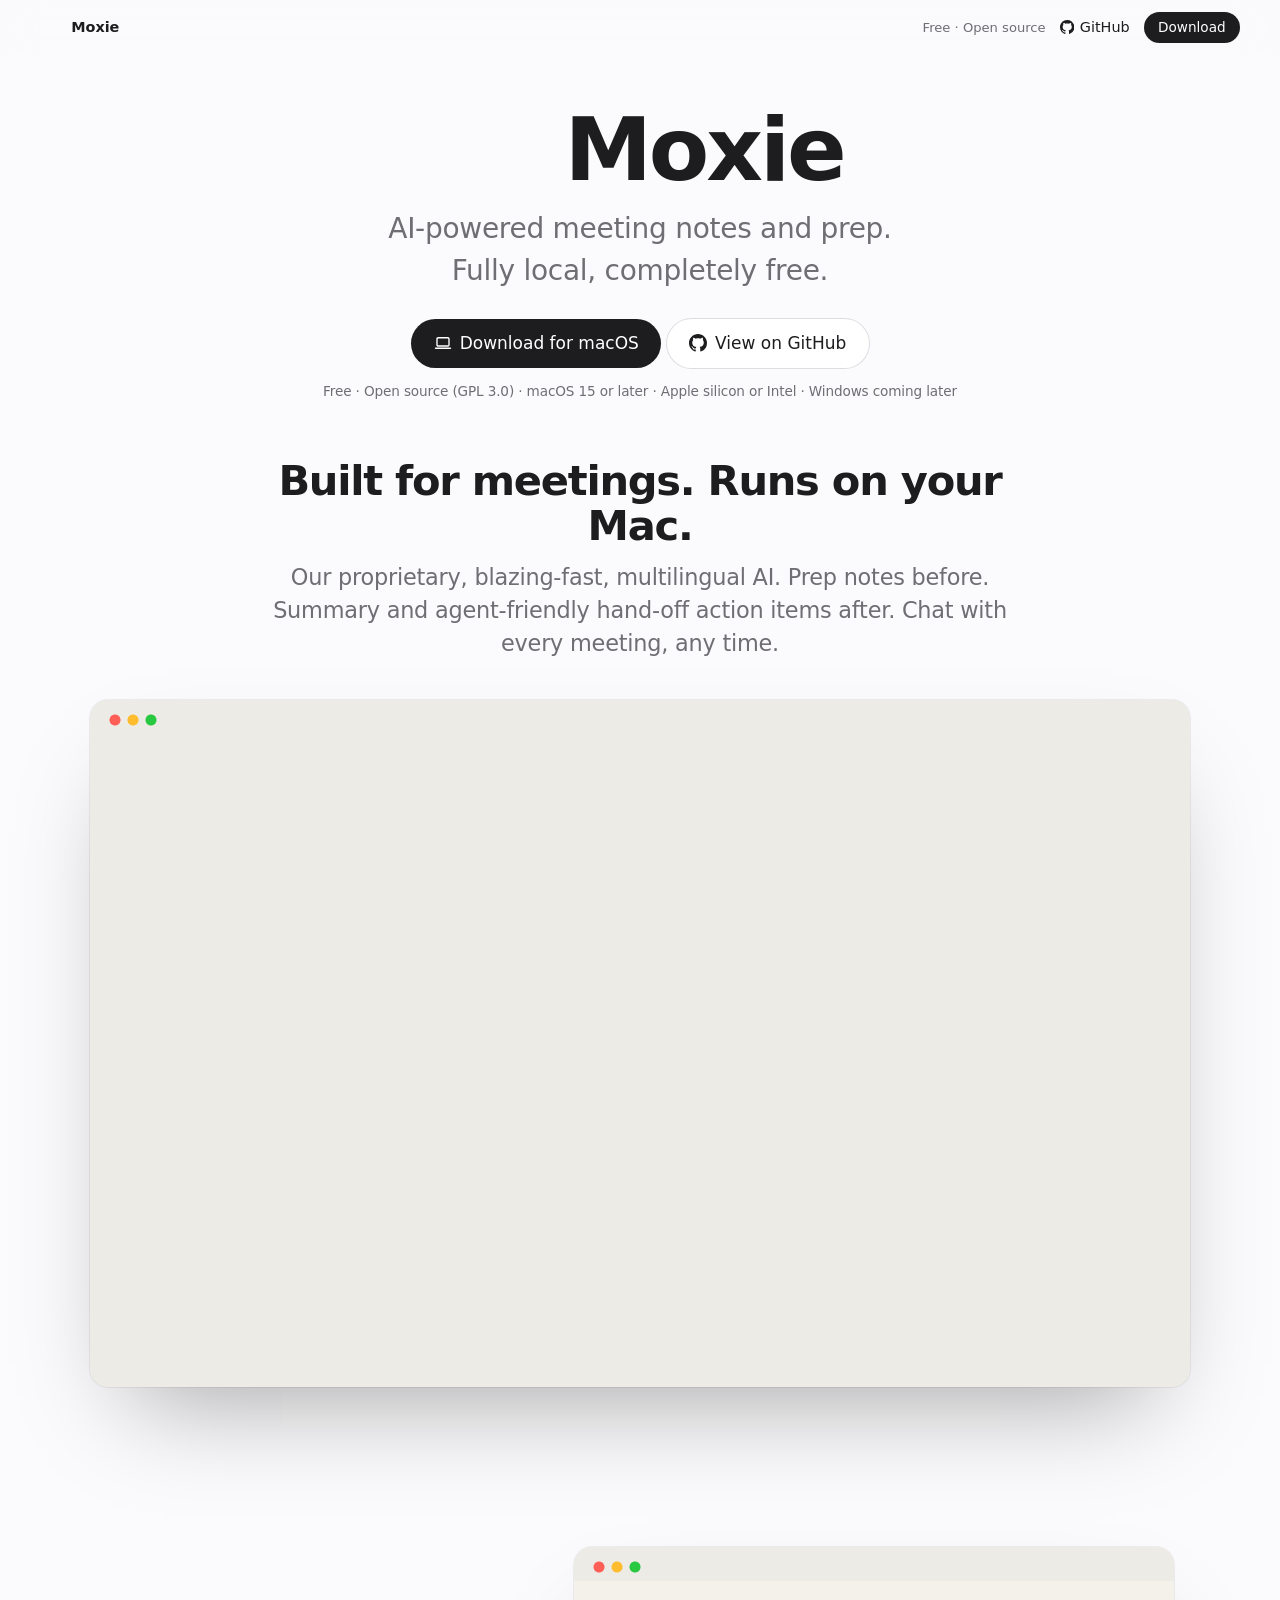
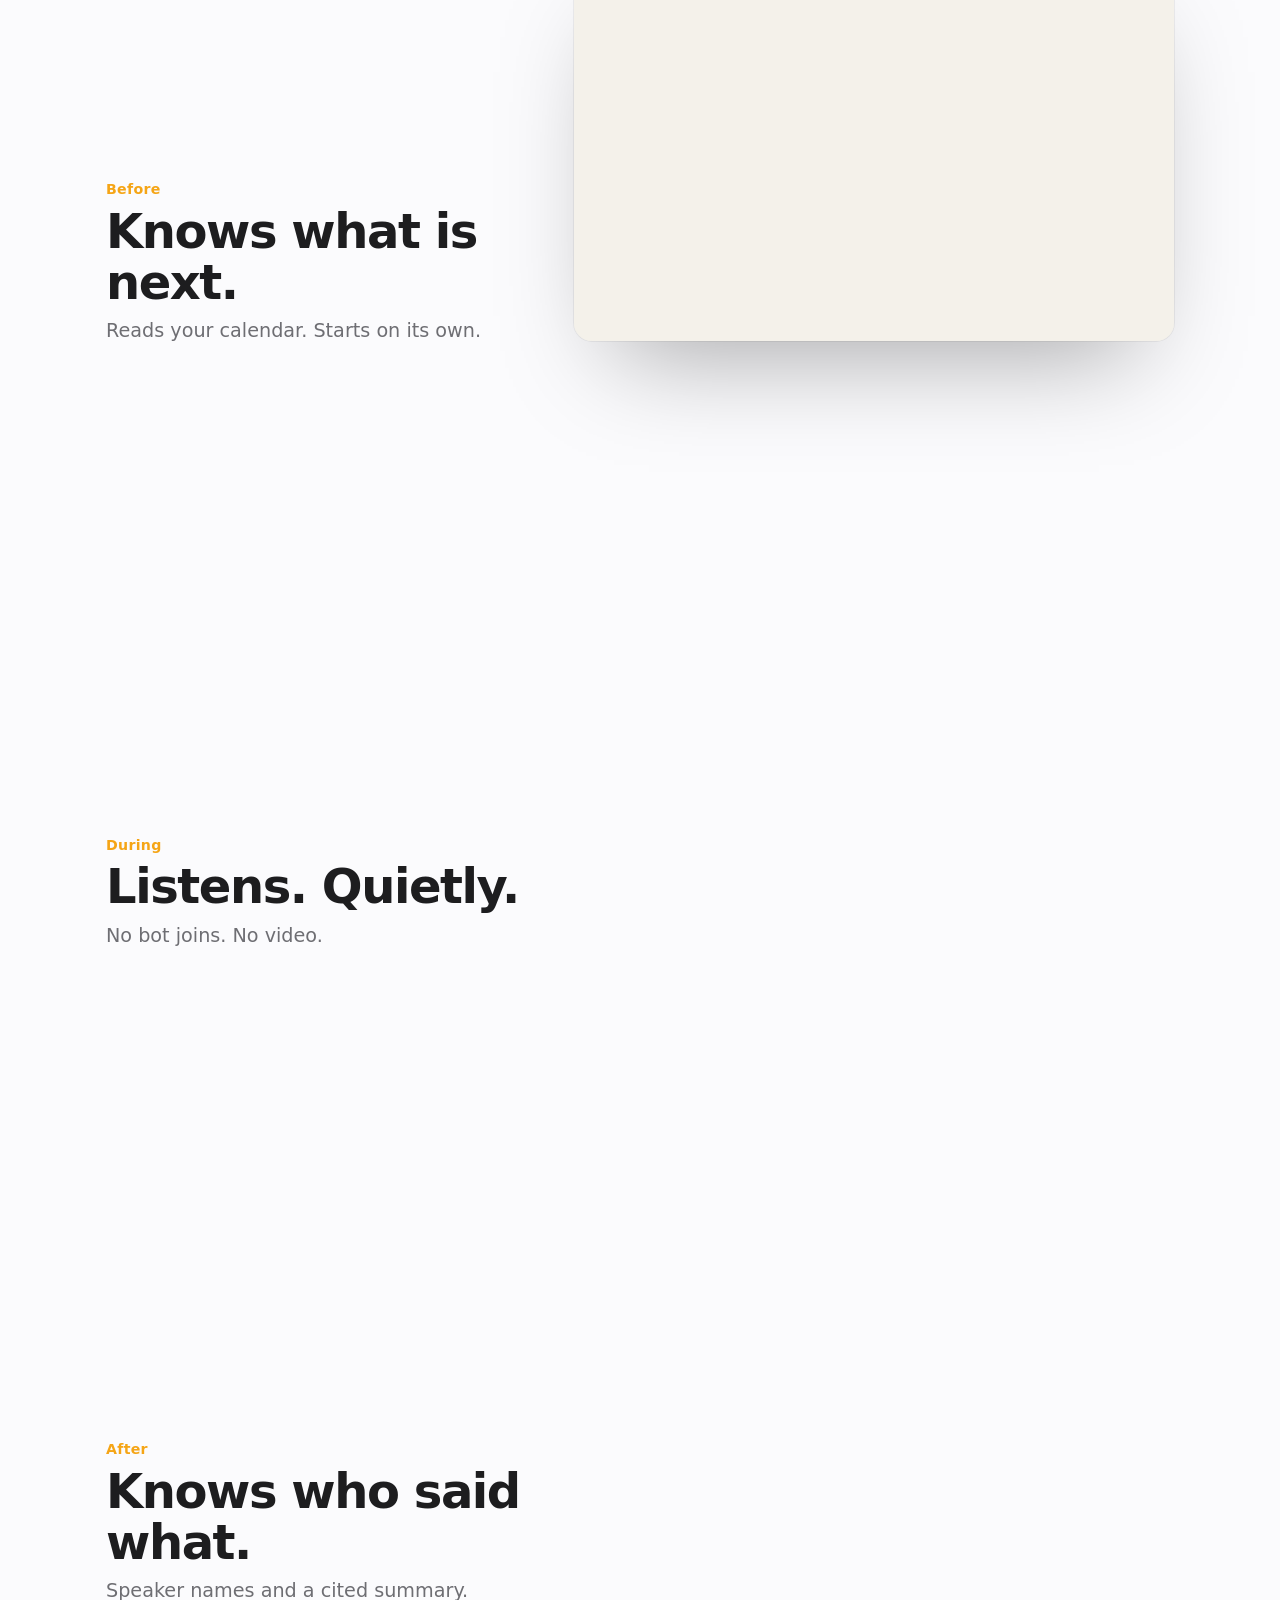
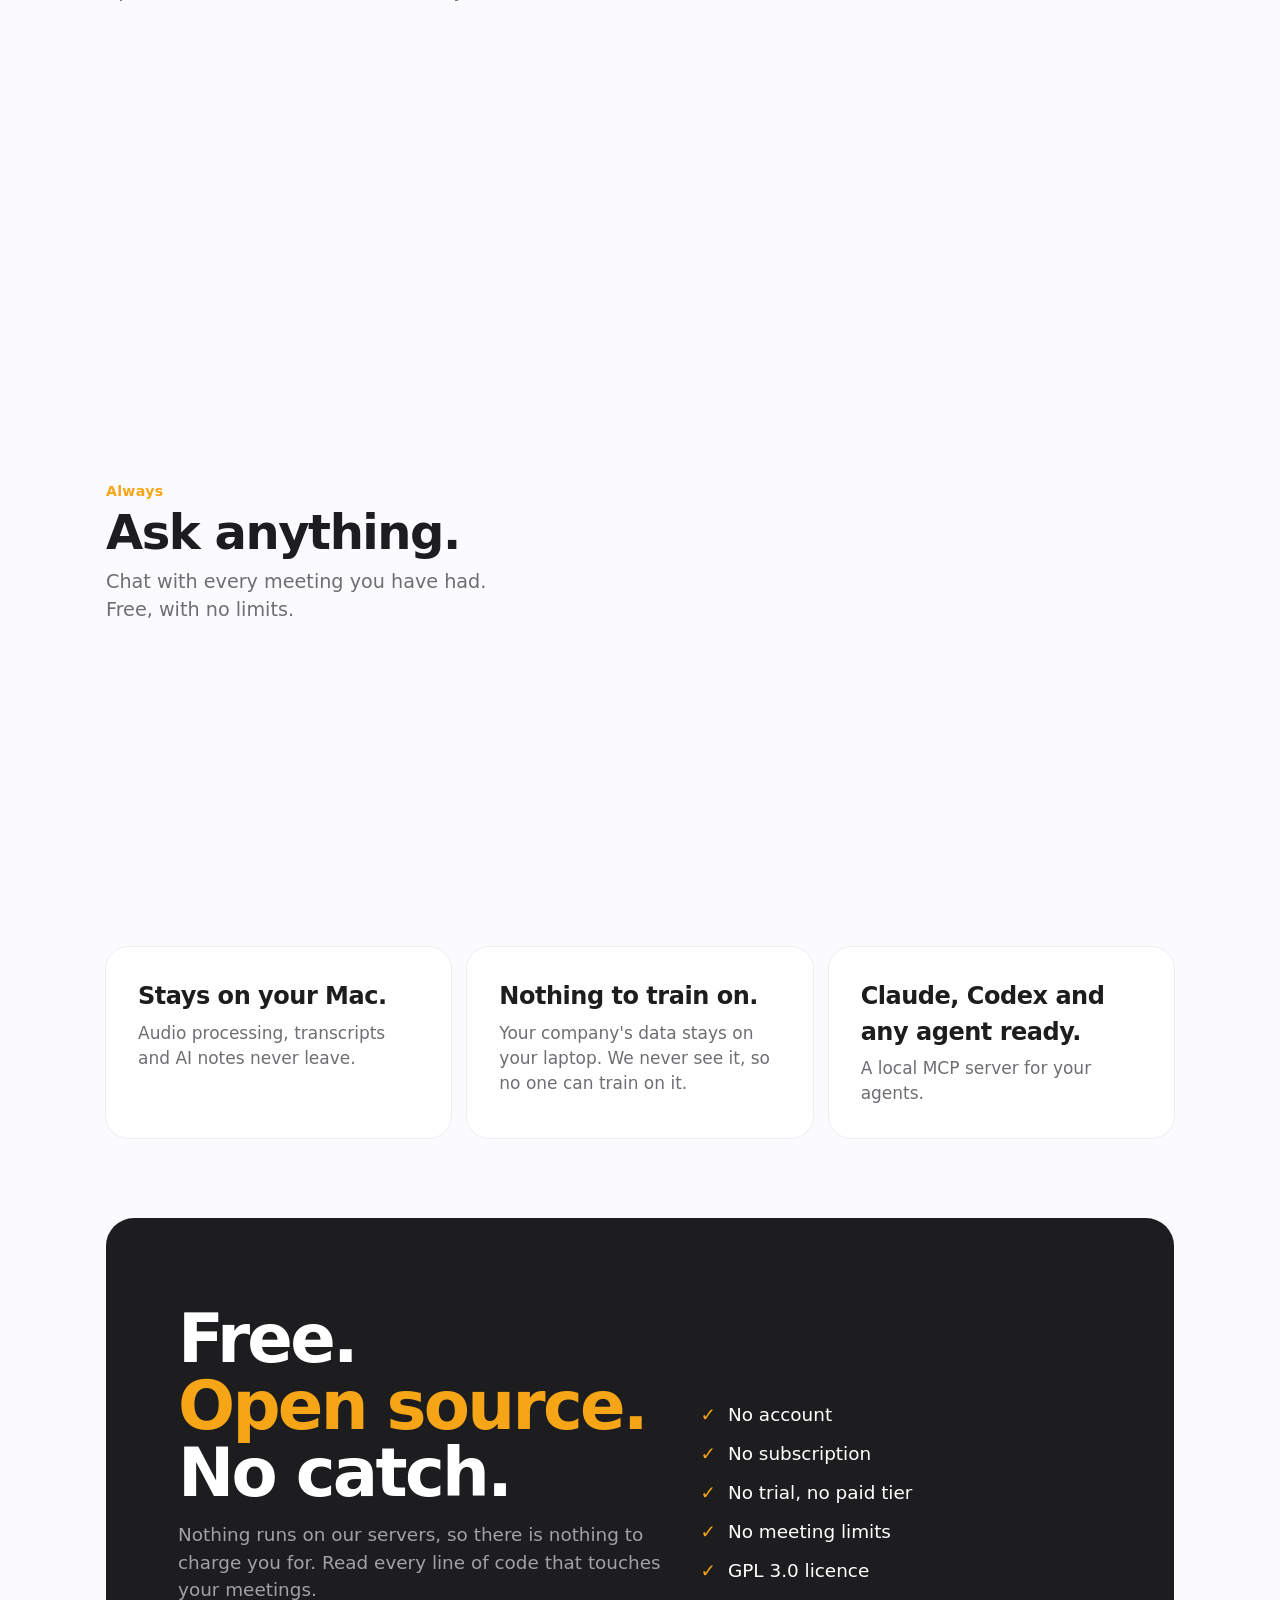
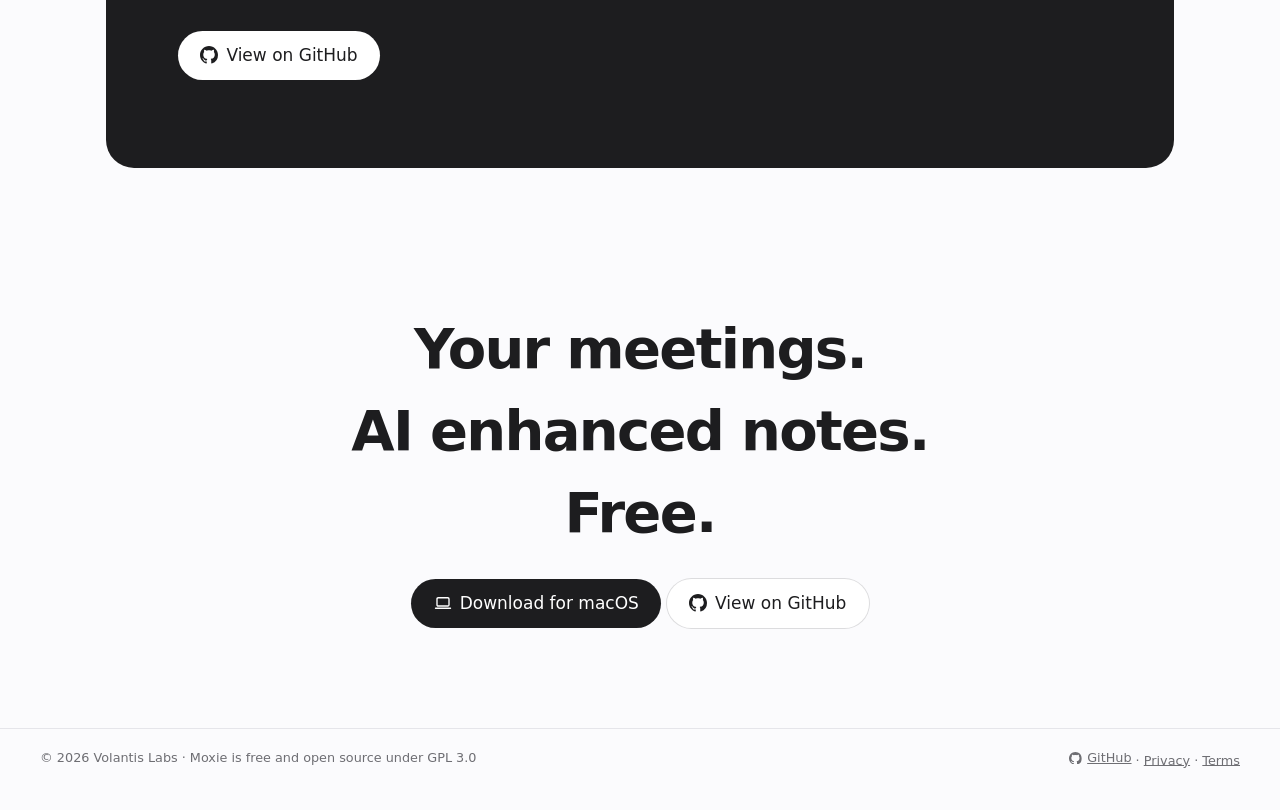
==== public/moxie/index.html @ 40e28b69 "WF-763: Add the Volantis Labs home page and the Moxie page Volantis Labs home: "There's a lot of AI." ====
<!doctype html>
<html lang="en">
<head>
<meta charset="utf-8">
<meta name="viewport" content="width=device-width, initial-scale=1">
<title>Moxie: AI meeting notes that stay on your Mac</title>
<meta name="description" content="AI-powered meeting notes and prep. Fully local, completely free and open source. Moxie runs on your Mac.">
<link rel="icon" href="/favicon.png">
<style>
:root { --ink:#1d1d1f; --muted:#6e6e73; --bg:#fbfbfd; --tile:#f2f2f5; --orange:#f5a516; --sans:-apple-system, BlinkMacSystemFont, "Segoe UI", system-ui, sans-serif; }
* { box-sizing:border-box; margin:0; }
body { background:var(--bg); color:var(--ink); font:17px/1.47 var(--sans); }
nav { position:sticky; top:0; z-index:5; display:flex; justify-content:space-between; align-items:center; padding:12px clamp(16px,4vw,40px); background:rgba(251,251,253,.8); backdrop-filter:blur(20px); -webkit-backdrop-filter:blur(20px); font-size:.9rem; }
nav b { display:flex; align-items:center; gap:.45rem; font-weight:600; }
nav img { width:24px; }
nav a { color:var(--ink); text-decoration:none; }
.btn { vertical-align:middle; display:inline-flex; gap:.5rem; align-items:center; background:var(--ink); color:#fff !important; border-radius:999px; padding:.75rem 1.4rem; text-decoration:none; font-weight:500; }
.btn.sm { padding:.35rem .9rem; font-size:.85rem; }
.btn.link { background:none; color:#06c !important; padding:.75rem .5rem; }
.btn svg { width:18px; height:18px; }
.hero { text-align:center; padding:clamp(28px,4vw,56px) 16px 40px; }
.hero img.logo { width:84px; margin:0 auto 20px; display:block; }
.hero h1 { font-size:clamp(3rem,8vw,5.5rem); font-weight:700; letter-spacing:-.035em; line-height:1; }
.hero p { font-size:clamp(1.3rem,2.6vw,1.75rem); color:var(--muted); margin:14px 0 28px; letter-spacing:-.01em; }
.hero .req { font-size:.85rem; margin-top:14px; }
.stage { padding:0 clamp(12px,4vw,48px) 80px; }
.window { max-width:1100px; margin:0 auto; aspect-ratio:16/10; border-radius:18px; background:linear-gradient(180deg,#fff,#f4f2ec); box-shadow:0 50px 100px -40px rgba(0,0,0,.35), 0 0 0 1px rgba(0,0,0,.06); display:grid; place-items:center; color:var(--muted); font-size:.95rem; position:relative; overflow:hidden; }
.window::before { content:""; position:absolute; top:14px; left:16px; width:52px; height:12px; background:radial-gradient(circle,#ff5f57 5px,transparent 6px) 0 0/18px 12px, radial-gradient(circle,#febc2e 5px,transparent 6px) 18px 0/18px 12px, radial-gradient(circle,#28c840 5px,transparent 6px) 36px 0/18px 12px; background-repeat:no-repeat; }
/* Sticky scroll story */
.story { display:grid; gap:40px; max-width:1100px; margin:0 auto; padding:80px 16px; }
@media (min-width:900px){ .story { grid-template-columns:5fr 7fr; } }
.steps .step { min-height:70vh; display:flex; flex-direction:column; justify-content:center; opacity:.25; transition:opacity .4s; }
.steps .step.on { opacity:1; }
.step small { color:var(--orange); font-weight:600; letter-spacing:.02em; }
.step h2 { font-size:clamp(2rem,4vw,3rem); letter-spacing:-.03em; line-height:1.05; margin:6px 0 10px; }
.step p { color:var(--muted); font-size:1.2rem; }
.sticky { position:sticky; top:15vh; height:70vh; }
.sticky .window { height:100%; aspect-ratio:auto; }
.sticky .layer { position:absolute; inset:0; display:grid; place-items:center; opacity:0; transition:opacity .5s, transform .5s; transform:scale(.97); font-weight:500; }
.sticky .layer.on { opacity:1; transform:none; }
.layer span { background:var(--tile); padding:.6rem 1rem; border-radius:10px; }
@media (max-width:899px){ .sticky { display:none; } .steps .step { min-height:auto; padding:32px 0; opacity:1; } }
.tiles { max-width:1100px; margin:0 auto; padding:0 16px 80px; display:grid; gap:16px; }
@media (min-width:800px){ .tiles { grid-template-columns:repeat(3,1fr); } }
.tile { background:#fff; border-radius:22px; padding:32px; box-shadow:0 0 0 1px rgba(0,0,0,.05); }
.tile h3 { font-size:1.5rem; letter-spacing:-.02em; }
.tile p { color:var(--muted); margin-top:6px; }
.end { text-align:center; padding:60px 16px 100px; }
.end h2 { font-size:clamp(2.2rem,5vw,3.5rem); letter-spacing:-.03em; margin-bottom:24px; }
footer { border-top:1px solid #e5e5ea; padding:20px clamp(16px,4vw,40px) 40px; color:var(--muted); font-size:.8rem; display:flex; justify-content:space-between; flex-wrap:wrap; gap:8px; }
footer a { color:inherit; }
@supports (animation-timeline: view()) {
  .grow { animation: grow linear both; animation-timeline: view(); animation-range: entry 0% cover 45%; }
  @keyframes grow { from { transform: perspective(1200px) rotateX(18deg) scale(.86); opacity:.4; } to { transform:none; opacity:1; } }
  .reveal { animation: up linear both; animation-timeline: view(); animation-range: entry 0% cover 30%; }
  @keyframes up { from { opacity:0; transform:translateY(40px); } to { opacity:1; transform:none; } }
}
.badge { display:inline-flex; gap:.4rem; align-items:center; background:#fff4dc; color:#7a5200; border-radius:999px; padding:.35rem .85rem; font-size:.85rem; font-weight:600; margin-bottom:22px; }
.badge i { width:7px; height:7px; border-radius:50%; background:var(--orange); }
nav .right { display:flex; gap:14px; align-items:center; }
nav .tag { color:var(--muted); font-size:.82rem; }
.btn.gh { background:#fff; color:var(--ink) !important; box-shadow:0 0 0 1px rgba(0,0,0,.12); }
.free { max-width:1100px; margin:0 auto 80px; padding:0 16px; }
.free .panel { background:var(--ink); color:#fff; border-radius:28px; padding:clamp(40px,7vw,88px) clamp(24px,6vw,72px); display:grid; gap:32px; }
@media (min-width:900px){ .free .panel { grid-template-columns:1.1fr .9fr; align-items:center; } }
.free h2 { font-size:clamp(2.4rem,5.5vw,4.2rem); letter-spacing:-.04em; line-height:1; }
.free h2 em { font-style:normal; color:var(--orange); }
.free p { color:#a1a1a6; font-size:1.15rem; margin-top:14px; }
.free ul { list-style:none; padding:0; display:grid; gap:12px; font-size:1.15rem; }
.free li { display:flex; gap:12px; align-items:baseline; }
.free li::before { content:"✓"; color:var(--orange); font-weight:700; }
.free .btn { background:#fff; color:var(--ink) !important; margin-top:28px; }
.hero .title { display:flex; align-items:center; justify-content:center; gap:clamp(12px,2vw,24px); }
.hero .title img { width:clamp(64px,9vw,104px); }
.window.img { padding-top:34px; background:#ecebe6; place-items:stretch; }
.window.img > img, .window.img > video, .sticky .layer img { width:100%; height:100%; object-fit:cover; object-position:top left; display:block; }
.sticky { height:auto; top:18vh; align-self:start; }
.sticky .window { padding-top:34px; background:#ecebe6; height:auto; aspect-ratio:16/10.5; }
.sticky .layer { top:34px; display:block; }
.sticky .layer img.portrait { object-fit:contain; object-position:center; background:#f4f2ec; }
.sticky .layer video { width:100%; height:100%; object-fit:contain; object-position:center; display:block; background:#f4f1ea; }
.sticky .layer video.portrait { object-fit:contain; object-position:center; background:#f4f2ec; }
svg.gh { width:1em; height:1em; vertical-align:-0.15em; margin-right:.4em; flex:none; }
a.btn svg.gh { width:18px; height:18px; margin-right:0; }
nav a:has(svg.gh), footer a:has(svg.gh) { display:inline-flex; align-items:center; }
.hero .ai { max-width:760px; margin:56px auto 0; }
.hero .ai h2 { font-size:clamp(1.8rem,3.6vw,2.6rem); letter-spacing:-.03em; line-height:1.1; }
.hero .ai p { font-size:clamp(1.15rem,2vw,1.4rem); color:var(--muted); margin:12px 0 0; letter-spacing:-.01em; }
/* Autoplay loops: never show a play button, even where the browser blocks autoplay. */
video::-webkit-media-controls, video::-webkit-media-controls-start-playback-button, video::-webkit-media-controls-overlay-play-button { display:none !important; -webkit-appearance:none; }
video { pointer-events:none; }
</style>
</head>
<body>
<svg width="0" height="0" style="position:absolute"><symbol id="gh" viewBox="0 0 16 16"><path fill="currentColor" d="M8 0C3.58 0 0 3.58 0 8c0 3.54 2.29 6.53 5.47 7.59.4.07.55-.17.55-.38 0-.19-.01-.82-.01-1.49-2.01.37-2.53-.49-2.69-.94-.09-.23-.48-.94-.82-1.13-.28-.15-.68-.52-.01-.53.63-.01 1.08.58 1.23.82.72 1.21 1.87.87 2.33.66.07-.52.28-.87.51-1.07-1.78-.2-3.64-.89-3.64-3.95 0-.87.31-1.59.82-2.15-.08-.2-.36-1.02.08-2.12 0 0 .67-.21 2.2.82.64-.18 1.32-.27 2-.27.68 0 1.36.09 2 .27 1.53-1.04 2.2-.82 2.2-.82.44 1.1.16 1.92.08 2.12.51.56.82 1.27.82 2.15 0 3.07-1.87 3.75-3.65 3.95.29.25.54.73.54 1.48 0 1.07-.01 1.93-.01 2.2 0 .21.15.46.55.38A8.013 8.013 0 0016 8c0-4.42-3.58-8-8-8z"/></symbol><symbol id="lap" viewBox="0 0 24 24" fill="none" stroke="currentColor" stroke-width="1.8" stroke-linecap="round"><rect x="4" y="5" width="16" height="11" rx="1.5"/><path d="M2 19h20"/></symbol></svg>
<nav><b><img src="/img/cub-512.png" alt="">Moxie</b><span class="right"><span class="tag">Free · Open source</span><a href="#"><svg class="gh" aria-hidden="true"><use href="#gh"/></svg>GitHub</a><a class="btn sm" href="#">Download</a></span></nav>

<section class="hero">
  <div class="title"><img src="/img/cub-512.png" alt=""><h1>Moxie</h1></div>
  <p>AI-powered meeting notes and prep.<br>Fully local, completely free.</p>
  <a class="btn" href="#"><svg><use href="#lap"/></svg>Download for macOS</a>
  <a class="btn gh" href="#"><svg class="gh" aria-hidden="true"><use href="#gh"/></svg>View on GitHub</a>
  <p class="req">Free · Open source (GPL 3.0) · macOS 15 or later · Apple silicon or Intel · Windows coming later</p>
  <div class="ai">
    <h2>Built for meetings. Runs on your Mac.</h2>
    <p>Our proprietary, blazing-fast, multilingual AI. Prep notes before. Summary and agent-friendly hand-off action items after. Chat with every meeting, any time.</p>
  </div>
</section>

<div class="stage"><div class="window grow img"><video src="/img/video/hero.mp4" poster="/img/video/hero-poster.webp" autoplay muted loop playsinline preload="auto" aria-label="Moxie turns rough meeting notes and the transcript into structured notes with citations"></video></div></div>

<section class="story">
  <div class="steps">
    <div class="step" data-i="0"><small>Before</small><h2>Knows what is next.</h2><p>Reads your calendar. Starts on its own.</p></div>
    <div class="step" data-i="1"><small>During</small><h2>Listens. Quietly.</h2><p>No bot joins. No video.</p></div>
    <div class="step" data-i="2"><small>After</small><h2>Knows who said what.</h2><p>Speaker names and a cited summary.</p></div>
    <div class="step" data-i="3"><small>Always</small><h2>Ask anything.</h2><p>Chat with every meeting you have had. Free, with no limits.</p></div>
  </div>
  <div class="sticky"><div class="window">
    <div class="layer on"><img src="/img/shots/home.webp" alt="Moxie Home with the next meeting and recent notes"></div>
    <div class="layer"><img src="/img/shots/during-meeting.webp" alt="A video call with four people, with the Moxie capture window beside it showing the live transcript"></div>
    <div class="layer"><video src="/img/video/cite.mp4" poster="/img/video/cite-poster.webp" autoplay muted loop playsinline aria-label="Clicking each citation in the summary highlights the matching line in the transcript"></video></div>
    <div class="layer"><video src="/img/video/chat.mp4" poster="/img/video/chat-poster.webp" autoplay muted loop playsinline aria-label="Asking Moxie a question across notes and getting a cited answer"></video></div>
  </div></div>
</section>

<section class="tiles">
  <div class="tile reveal"><h3>Stays on your Mac.</h3><p>Audio processing, transcripts and AI notes never leave.</p></div>
  <div class="tile reveal"><h3>Nothing to train on.</h3><p>Your company's data stays on your laptop. We never see it, so no one can train on it.</p></div>
  <div class="tile reveal"><h3>Claude, Codex and any agent ready.</h3><p>A local MCP server for your agents.</p></div>
</section>

<section class="free reveal">
  <div class="panel">
    <div>
      <h2>Free.<br><em>Open source.</em><br>No catch.</h2>
      <p>Nothing runs on our servers, so there is nothing to charge you for. Read every line of code that touches your meetings.</p>
      <a class="btn" href="#"><svg class="gh" aria-hidden="true"><use href="#gh"/></svg>View on GitHub</a>
    </div>
    <ul>
      <li>No account</li>
      <li>No subscription</li>
      <li>No trial, no paid tier</li>
      <li>No meeting limits</li>
      <li>GPL 3.0 licence</li>
    </ul>
  </div>
</section>

<section class="end reveal"><h2>Your meetings.<br>AI enhanced notes.<br>Free.</h2><a class="btn" href="#"><svg><use href="#lap"/></svg>Download for macOS</a> <a class="btn gh" href="#"><svg class="gh" aria-hidden="true"><use href="#gh"/></svg>View on GitHub</a></section>

<footer><span>© 2026 Volantis Labs · Moxie is free and open source under GPL 3.0</span><span><a href="#"><svg class="gh" aria-hidden="true"><use href="#gh"/></svg>GitHub</a> · <a href="/moxie/privacy/">Privacy</a> · <a href="/moxie/terms/">Terms</a></span></footer>

<script>
// Sticky story: show the screenshot for the step in the middle of the screen.
const steps = [...document.querySelectorAll('.step')];
const layers = [...document.querySelectorAll('.layer')];
const show = (i) => {
  steps.forEach((s, j) => s.classList.toggle('on', j === i));
  layers.forEach((l, j) => {
    l.classList.toggle('on', j === i);
    const v = l.querySelector('video');
    if (!v) return;
    if (j === i) { v.currentTime = 0; v.play().catch(() => {}); } else v.pause();
  });
};
const io = new IntersectionObserver(
  (entries) => entries.forEach((e) => e.isIntersecting && show(+e.target.dataset.i)),
  { rootMargin: '-45% 0px -45% 0px' },
);
steps.forEach((s) => io.observe(s));
show(0);
</script>
<script>
// Start every looping video ourselves; retry when it comes into view or the tab returns.
(() => {
  const vids = [...document.querySelectorAll('video[autoplay]')];
  const kick = (v) => { v.muted = true; v.defaultMuted = true; v.playsInline = true; const p = v.play(); if (p) p.catch(() => {}); };
  vids.forEach((v) => { v.setAttribute('muted', ''); v.removeAttribute('controls'); kick(v); v.addEventListener('canplay', () => kick(v), { once: true }); });
  const io = new IntersectionObserver((es) => es.forEach((e) => e.isIntersecting && e.target.paused && kick(e.target)));
  vids.forEach((v) => io.observe(v));
  document.addEventListener('visibilitychange', () => { if (!document.hidden) vids.forEach((v) => v.paused && kick(v)); });
  ['pointerdown', 'touchstart', 'keydown'].forEach((ev) => window.addEventListener(ev, () => vids.forEach((v) => v.paused && kick(v)), { once: true, passive: true }));
})();
</script>
</body>
</html>
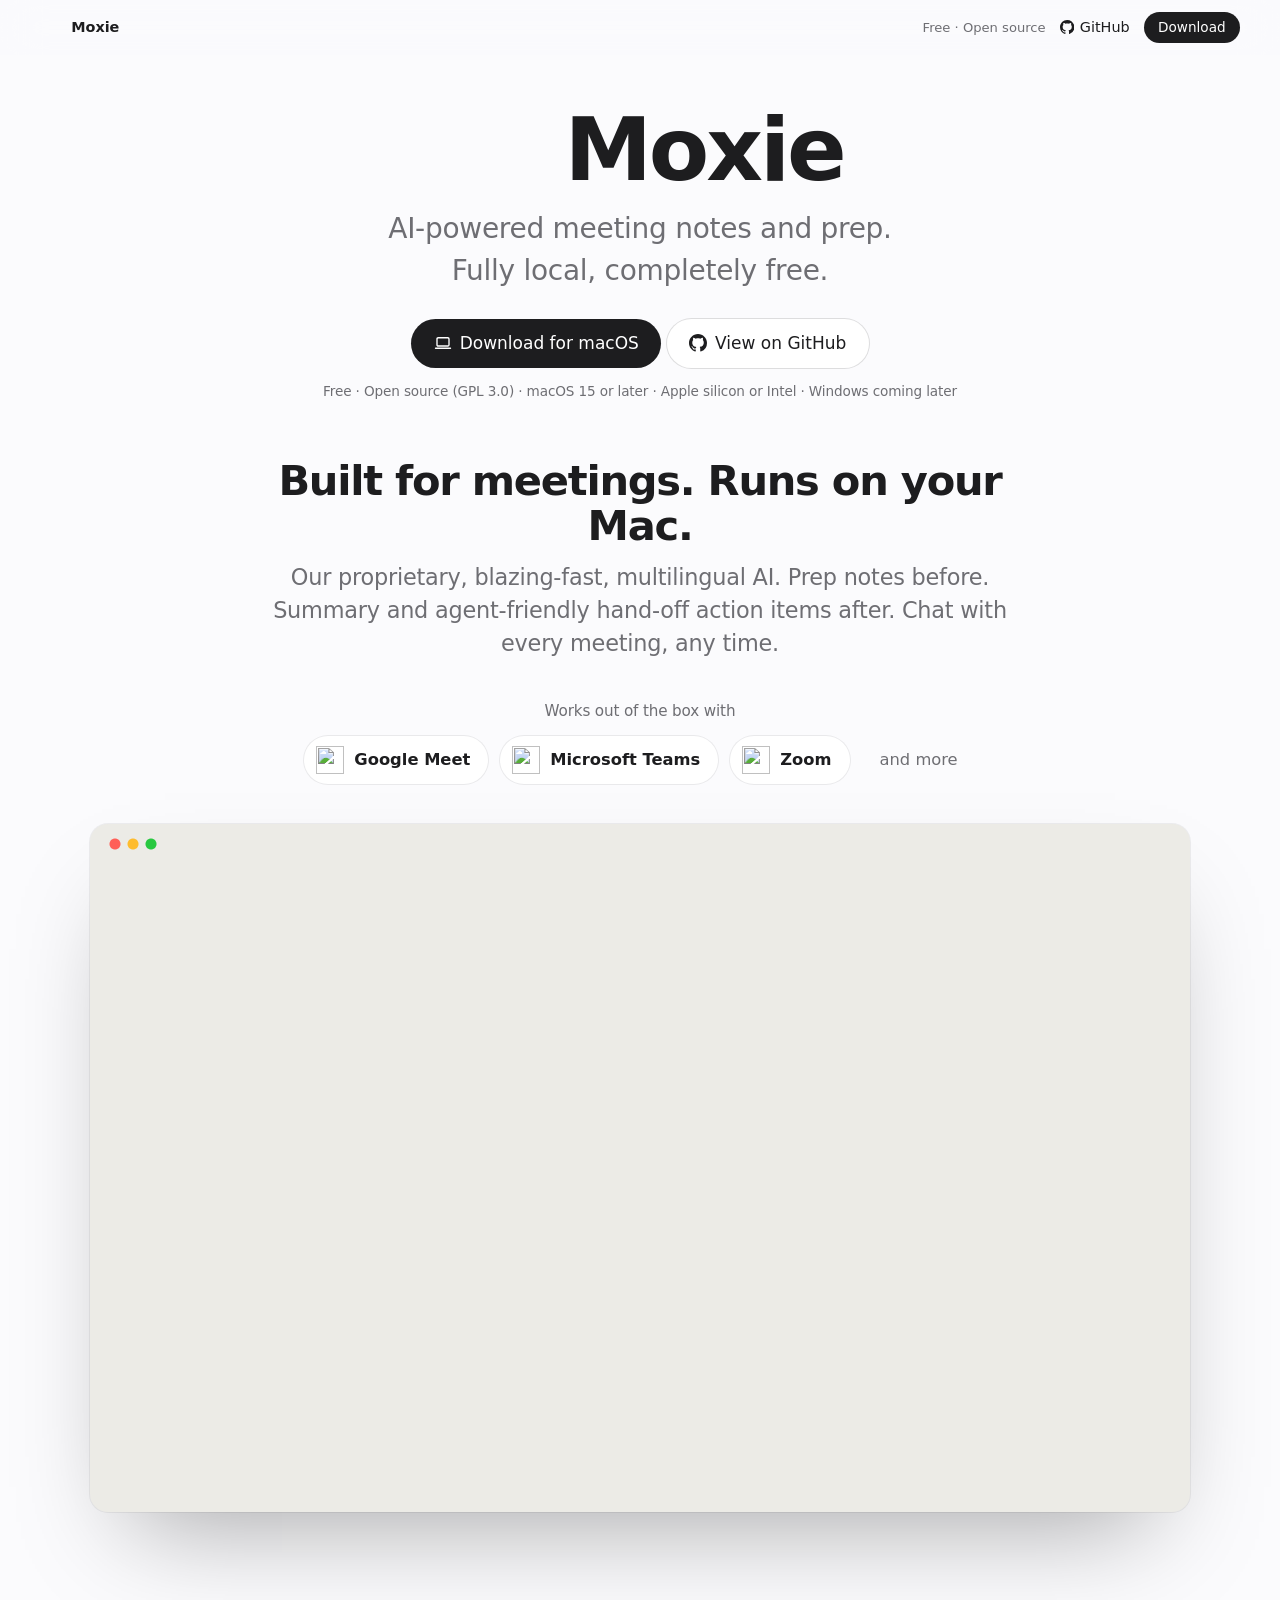
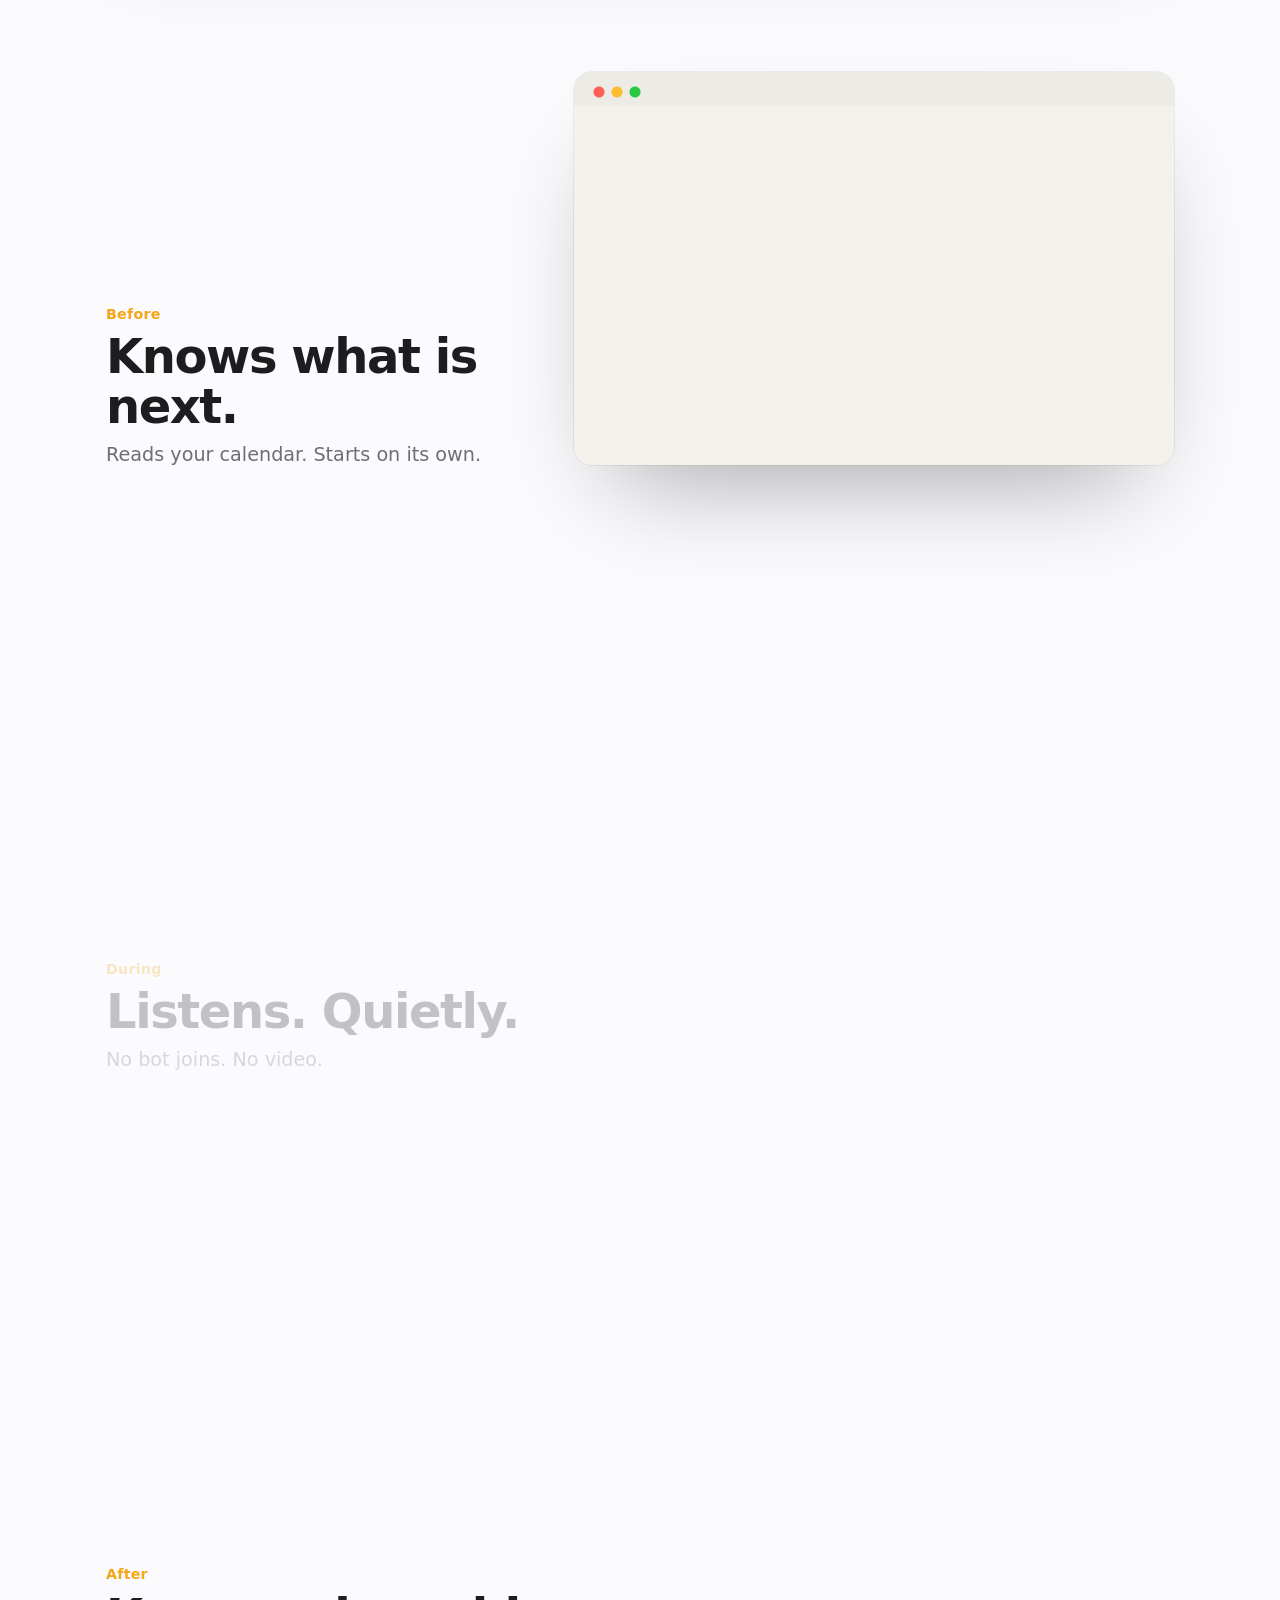
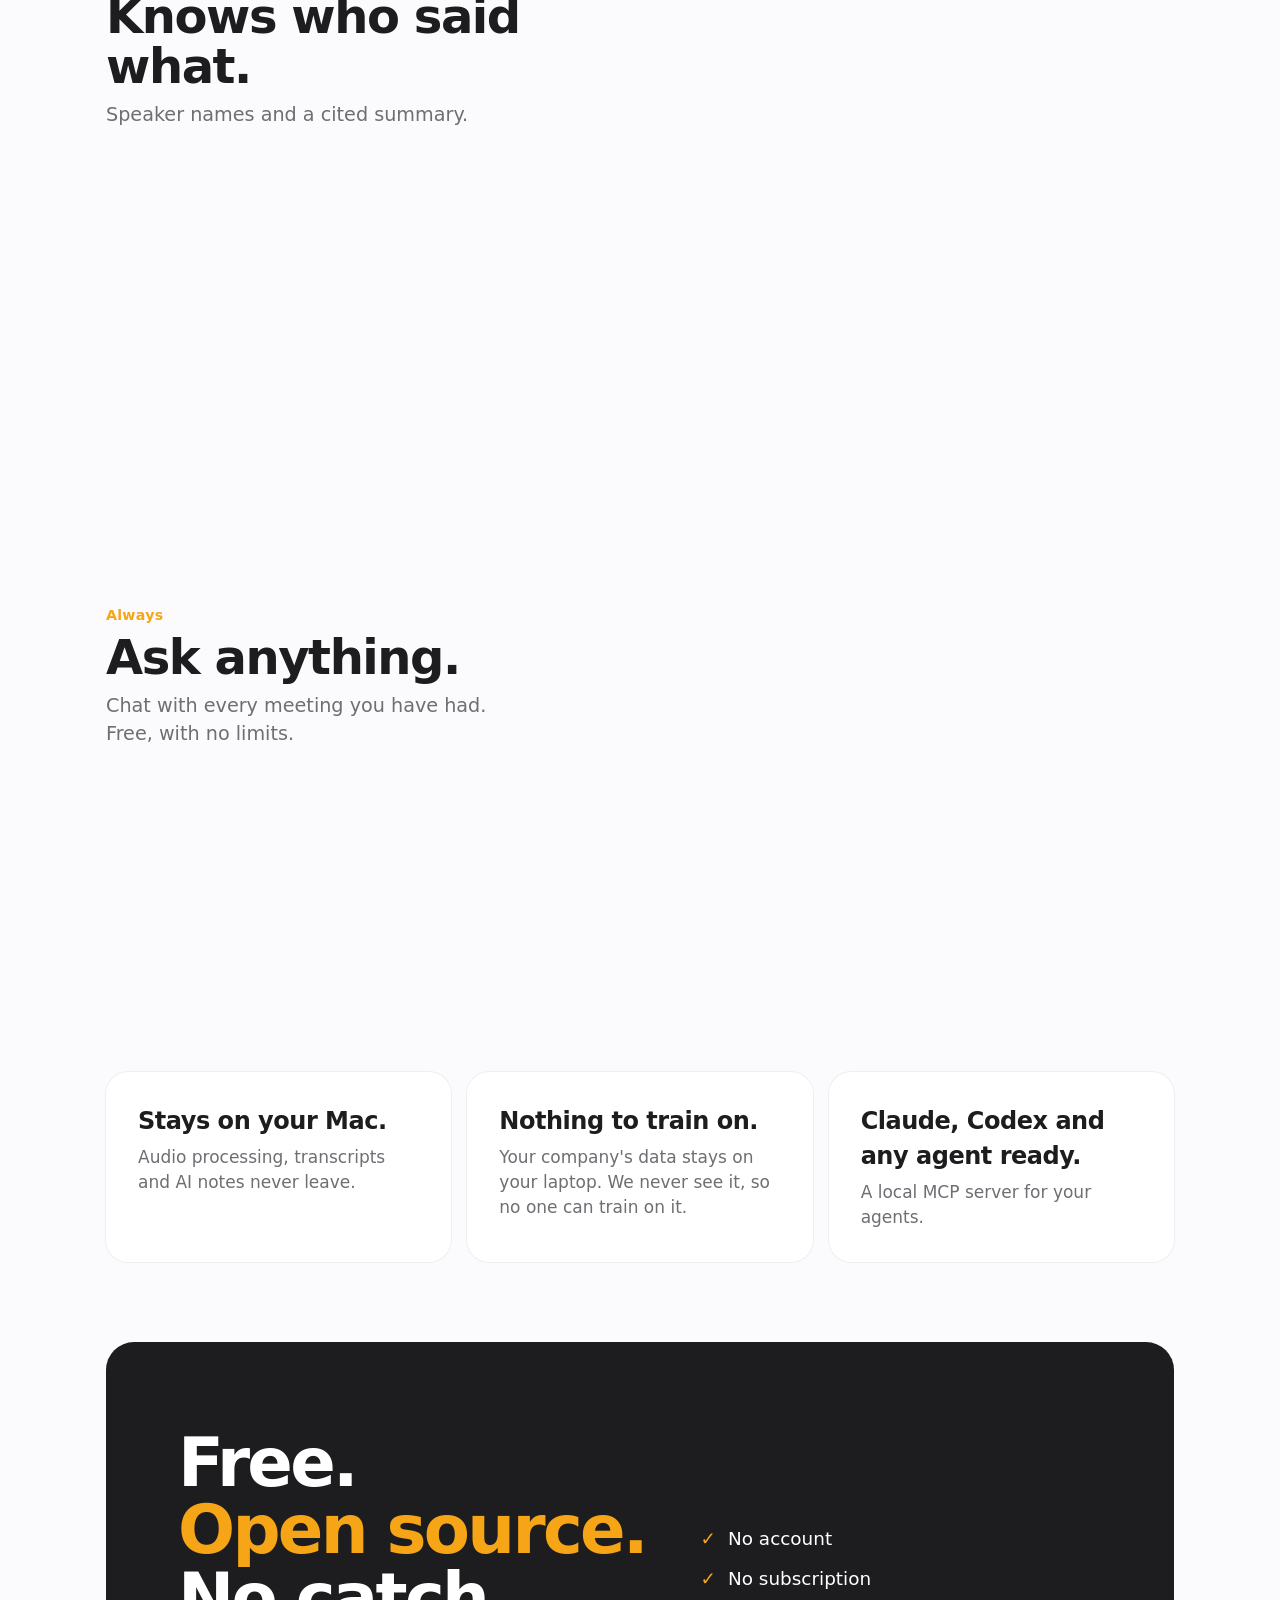
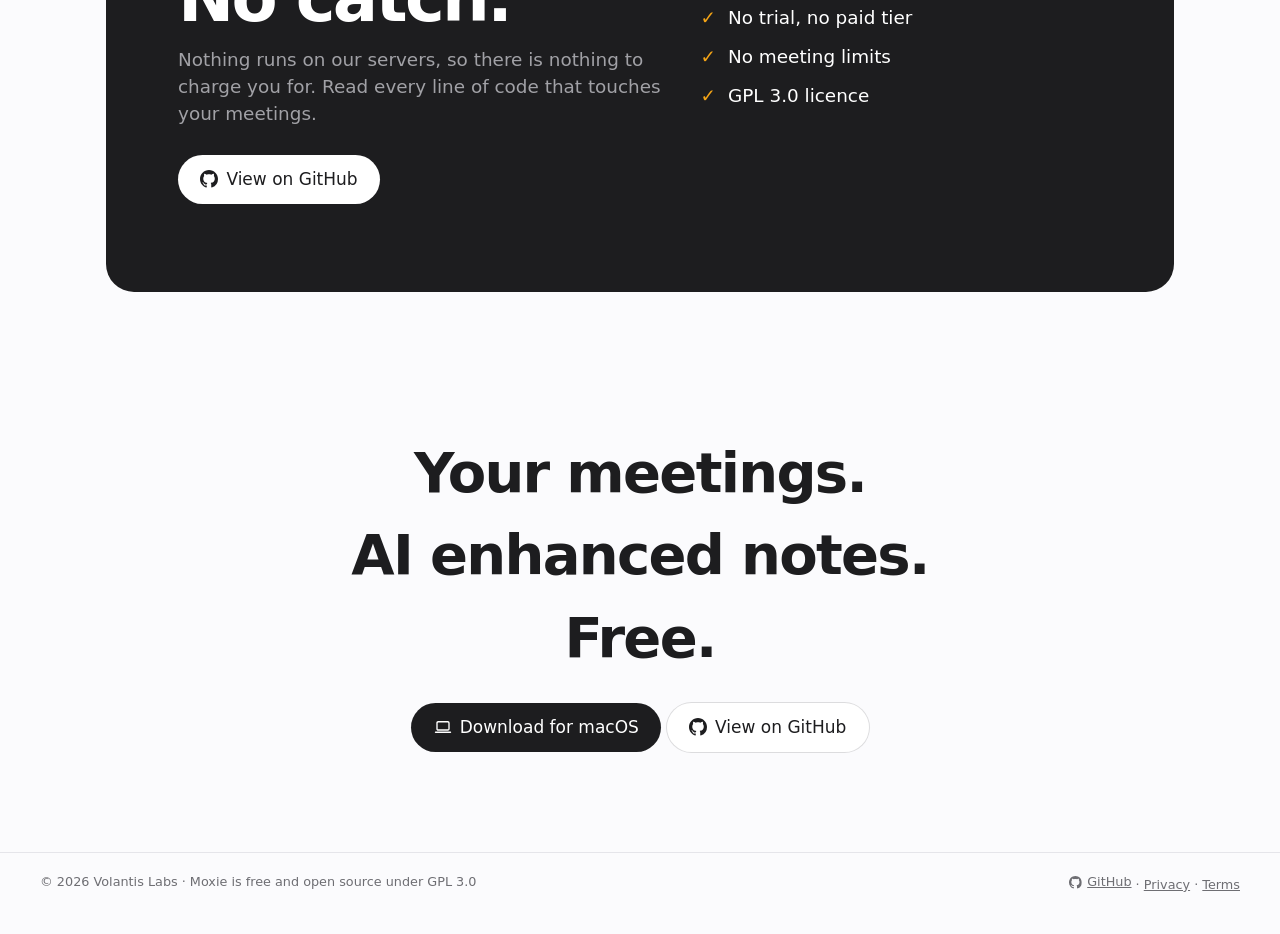
==== commit 4b254152: "WF-763: Show Google Meet, Microsoft Teams and Zoom under the Moxie hero" ====
--- a/public/moxie/index.html
+++ b/public/moxie/index.html
@@ -89,21 +89,36 @@
 /* Autoplay loops: never show a play button, even where the browser blocks autoplay. */
 video::-webkit-media-controls, video::-webkit-media-controls-start-playback-button, video::-webkit-media-controls-overlay-play-button { display:none !important; -webkit-appearance:none; }
 video { pointer-events:none; }
+.hero .works { margin:40px auto 0; }
+.hero .works p { color:var(--muted); font-size:.95rem; margin:0 0 14px; }
+.hero .works ul { list-style:none; padding:0; margin:0; display:flex; flex-wrap:wrap; justify-content:center; gap:12px; }
+.hero .works li { display:inline-flex; align-items:center; gap:10px; height:48px; padding:0 18px 0 12px; background:#fff; border-radius:999px; box-shadow:0 0 0 1px rgba(0,0,0,.07); font-weight:600; font-size:1.02rem; }
+.hero .works li img { width:28px; height:28px; object-fit:contain; flex:none; }
+.hero .works li.more { padding:0 18px; background:transparent; box-shadow:none; color:var(--muted); font-weight:500; }
 </style>
 </head>
 <body>
 <svg width="0" height="0" style="position:absolute"><symbol id="gh" viewBox="0 0 16 16"><path fill="currentColor" d="M8 0C3.58 0 0 3.58 0 8c0 3.54 2.29 6.53 5.47 7.59.4.07.55-.17.55-.38 0-.19-.01-.82-.01-1.49-2.01.37-2.53-.49-2.69-.94-.09-.23-.48-.94-.82-1.13-.28-.15-.68-.52-.01-.53.63-.01 1.08.58 1.23.82.72 1.21 1.87.87 2.33.66.07-.52.28-.87.51-1.07-1.78-.2-3.64-.89-3.64-3.95 0-.87.31-1.59.82-2.15-.08-.2-.36-1.02.08-2.12 0 0 .67-.21 2.2.82.64-.18 1.32-.27 2-.27.68 0 1.36.09 2 .27 1.53-1.04 2.2-.82 2.2-.82.44 1.1.16 1.92.08 2.12.51.56.82 1.27.82 2.15 0 3.07-1.87 3.75-3.65 3.95.29.25.54.73.54 1.48 0 1.07-.01 1.93-.01 2.2 0 .21.15.46.55.38A8.013 8.013 0 0016 8c0-4.42-3.58-8-8-8z"/></symbol><symbol id="lap" viewBox="0 0 24 24" fill="none" stroke="currentColor" stroke-width="1.8" stroke-linecap="round"><rect x="4" y="5" width="16" height="11" rx="1.5"/><path d="M2 19h20"/></symbol></svg>
-<nav><b><img src="/img/cub-512.png" alt="">Moxie</b><span class="right"><span class="tag">Free · Open source</span><a href="#"><svg class="gh" aria-hidden="true"><use href="#gh"/></svg>GitHub</a><a class="btn sm" href="#">Download</a></span></nav>
+<nav><b><img src="/img/cub-512.png" alt="">Moxie</b><span class="right"><span class="tag">Free · Open source</span><a href="https://github.com/volantis-labs/moxie" rel="noopener"><svg class="gh" aria-hidden="true"><use href="#gh"/></svg>GitHub</a><a class="btn sm" href="#">Download</a></span></nav>
 
 <section class="hero">
   <div class="title"><img src="/img/cub-512.png" alt=""><h1>Moxie</h1></div>
   <p>AI-powered meeting notes and prep.<br>Fully local, completely free.</p>
   <a class="btn" href="#"><svg><use href="#lap"/></svg>Download for macOS</a>
-  <a class="btn gh" href="#"><svg class="gh" aria-hidden="true"><use href="#gh"/></svg>View on GitHub</a>
+  <a class="btn gh" href="https://github.com/volantis-labs/moxie" rel="noopener"><svg class="gh" aria-hidden="true"><use href="#gh"/></svg>View on GitHub</a>
   <p class="req">Free · Open source (GPL 3.0) · macOS 15 or later · Apple silicon or Intel · Windows coming later</p>
   <div class="ai">
     <h2>Built for meetings. Runs on your Mac.</h2>
     <p>Our proprietary, blazing-fast, multilingual AI. Prep notes before. Summary and agent-friendly hand-off action items after. Chat with every meeting, any time.</p>
+  </div>
+  <div class="works">
+    <p>Works out of the box with</p>
+    <ul>
+      <li><img src="/img/apps/google-meet.png" alt="" width="28" height="28">Google Meet</li>
+      <li><img src="/img/apps/microsoft-teams.png" alt="" width="28" height="28">Microsoft Teams</li>
+      <li><img src="/img/apps/zoom.png" alt="" width="28" height="28">Zoom</li>
+      <li class="more">and more</li>
+    </ul>
   </div>
 </section>
 
@@ -135,7 +150,7 @@
     <div>
       <h2>Free.<br><em>Open source.</em><br>No catch.</h2>
       <p>Nothing runs on our servers, so there is nothing to charge you for. Read every line of code that touches your meetings.</p>
-      <a class="btn" href="#"><svg class="gh" aria-hidden="true"><use href="#gh"/></svg>View on GitHub</a>
+      <a class="btn" href="https://github.com/volantis-labs/moxie" rel="noopener"><svg class="gh" aria-hidden="true"><use href="#gh"/></svg>View on GitHub</a>
     </div>
     <ul>
       <li>No account</li>
@@ -147,9 +162,9 @@
   </div>
 </section>
 
-<section class="end reveal"><h2>Your meetings.<br>AI enhanced notes.<br>Free.</h2><a class="btn" href="#"><svg><use href="#lap"/></svg>Download for macOS</a> <a class="btn gh" href="#"><svg class="gh" aria-hidden="true"><use href="#gh"/></svg>View on GitHub</a></section>
-
-<footer><span>© 2026 Volantis Labs · Moxie is free and open source under GPL 3.0</span><span><a href="#"><svg class="gh" aria-hidden="true"><use href="#gh"/></svg>GitHub</a> · <a href="/moxie/privacy/">Privacy</a> · <a href="/moxie/terms/">Terms</a></span></footer>
+<section class="end reveal"><h2>Your meetings.<br>AI enhanced notes.<br>Free.</h2><a class="btn" href="#"><svg><use href="#lap"/></svg>Download for macOS</a> <a class="btn gh" href="https://github.com/volantis-labs/moxie" rel="noopener"><svg class="gh" aria-hidden="true"><use href="#gh"/></svg>View on GitHub</a></section>
+
+<footer><span>© 2026 Volantis Labs · Moxie is free and open source under GPL 3.0</span><span><a href="https://github.com/volantis-labs/moxie" rel="noopener"><svg class="gh" aria-hidden="true"><use href="#gh"/></svg>GitHub</a> · <a href="/moxie/privacy/">Privacy</a> · <a href="/moxie/terms/">Terms</a></span></footer>
 
 <script>
 // Sticky story: show the screenshot for the step in the middle of the screen.
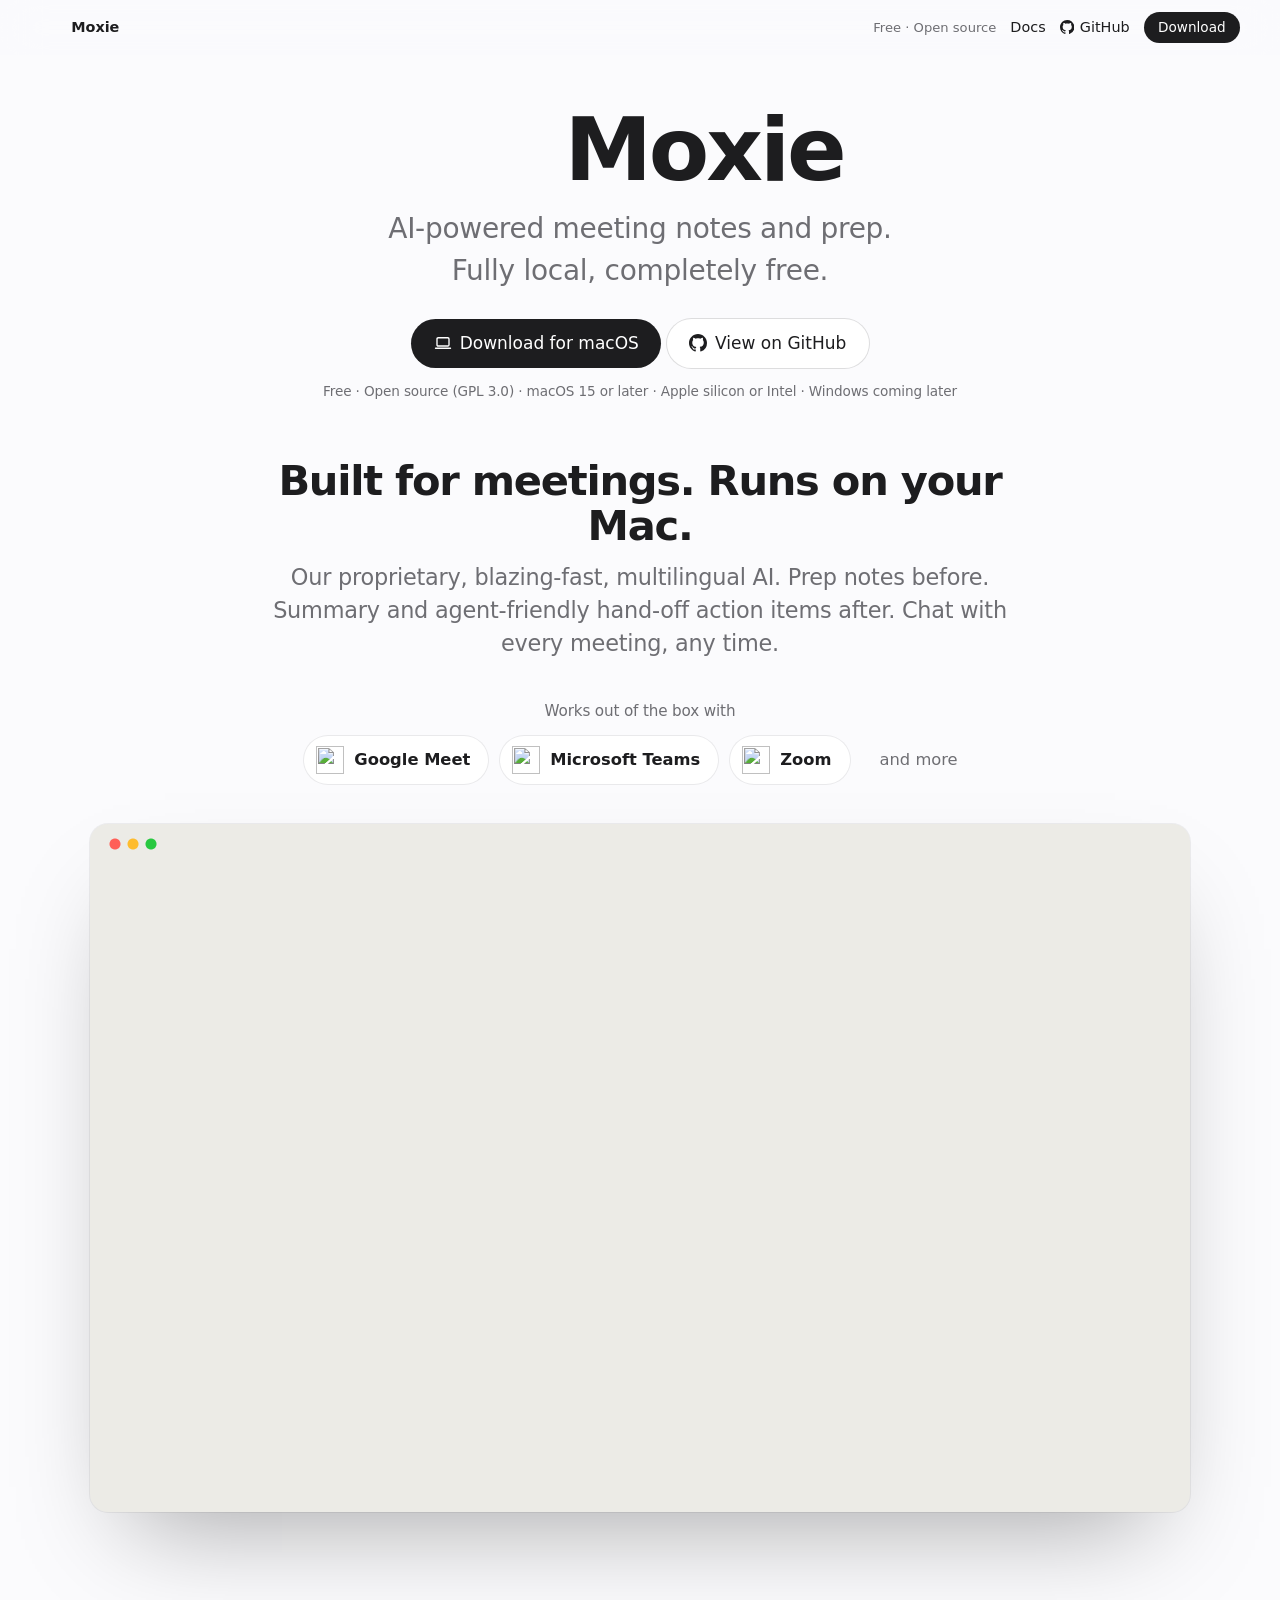
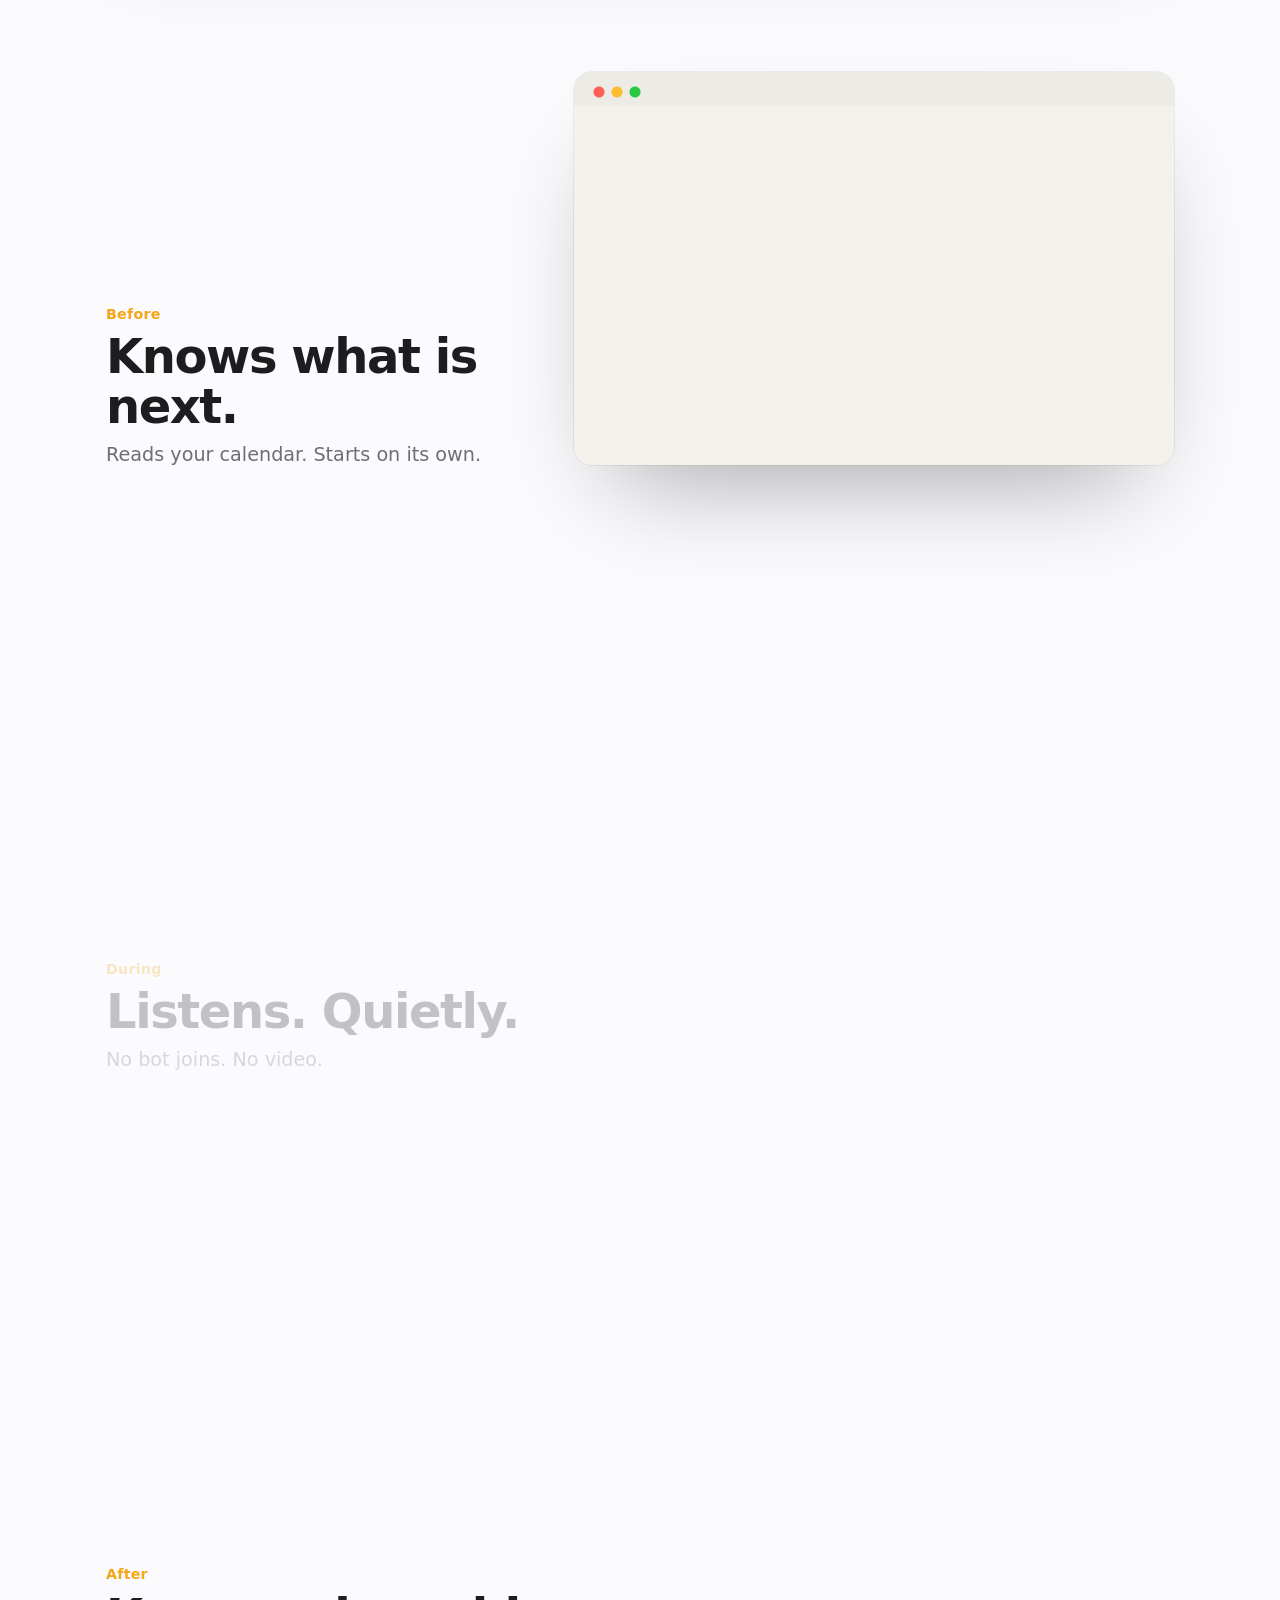
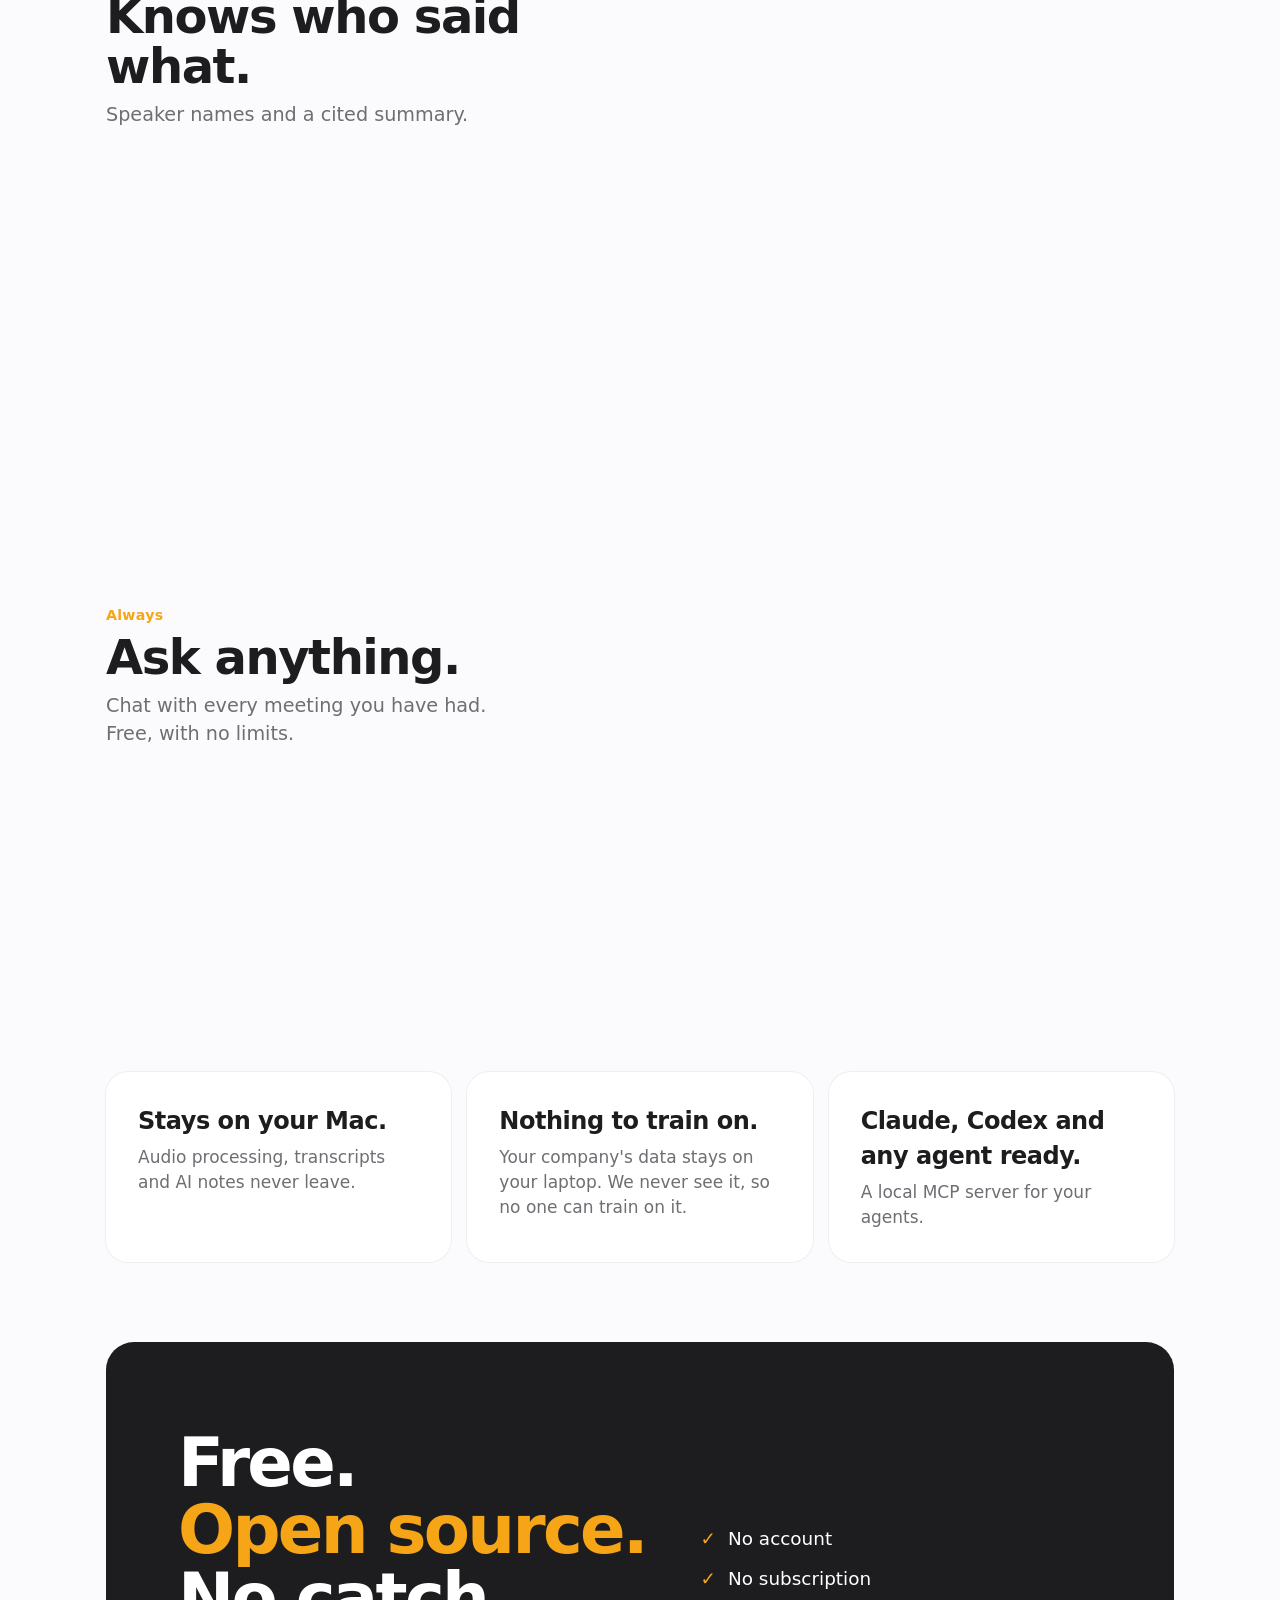
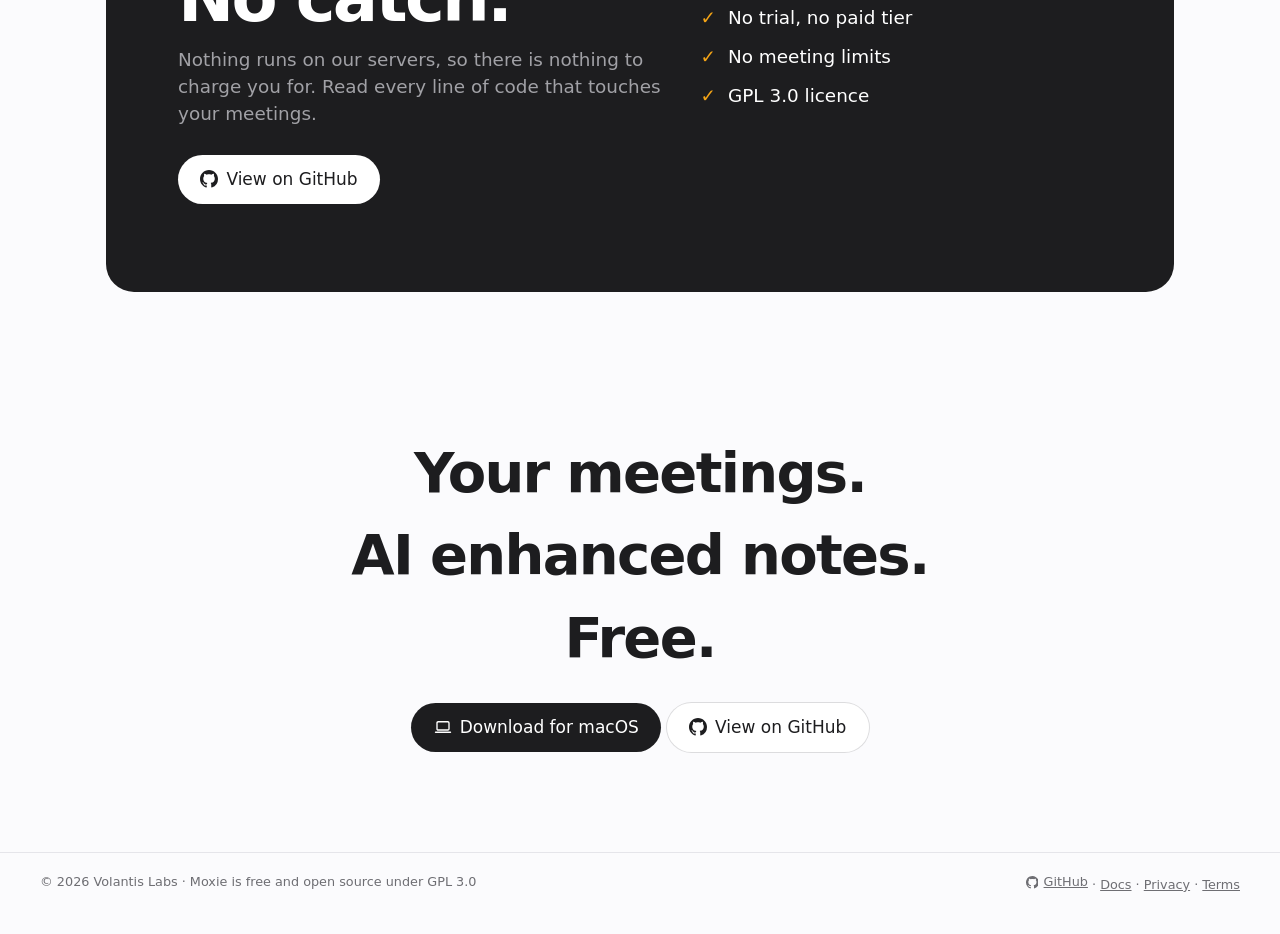
==== commit d0fb595b: "DOCS-22 DOCS-23: link the Moxie docs and add robots.txt with the docs sitemap" ====
--- a/public/moxie/index.html
+++ b/public/moxie/index.html
@@ -99,7 +99,7 @@
 </head>
 <body>
 <svg width="0" height="0" style="position:absolute"><symbol id="gh" viewBox="0 0 16 16"><path fill="currentColor" d="M8 0C3.58 0 0 3.58 0 8c0 3.54 2.29 6.53 5.47 7.59.4.07.55-.17.55-.38 0-.19-.01-.82-.01-1.49-2.01.37-2.53-.49-2.69-.94-.09-.23-.48-.94-.82-1.13-.28-.15-.68-.52-.01-.53.63-.01 1.08.58 1.23.82.72 1.21 1.87.87 2.33.66.07-.52.28-.87.51-1.07-1.78-.2-3.64-.89-3.64-3.95 0-.87.31-1.59.82-2.15-.08-.2-.36-1.02.08-2.12 0 0 .67-.21 2.2.82.64-.18 1.32-.27 2-.27.68 0 1.36.09 2 .27 1.53-1.04 2.2-.82 2.2-.82.44 1.1.16 1.92.08 2.12.51.56.82 1.27.82 2.15 0 3.07-1.87 3.75-3.65 3.95.29.25.54.73.54 1.48 0 1.07-.01 1.93-.01 2.2 0 .21.15.46.55.38A8.013 8.013 0 0016 8c0-4.42-3.58-8-8-8z"/></symbol><symbol id="lap" viewBox="0 0 24 24" fill="none" stroke="currentColor" stroke-width="1.8" stroke-linecap="round"><rect x="4" y="5" width="16" height="11" rx="1.5"/><path d="M2 19h20"/></symbol></svg>
-<nav><b><img src="/img/cub-512.png" alt="">Moxie</b><span class="right"><span class="tag">Free · Open source</span><a href="https://github.com/volantis-labs/moxie" rel="noopener"><svg class="gh" aria-hidden="true"><use href="#gh"/></svg>GitHub</a><a class="btn sm" href="#">Download</a></span></nav>
+<nav><b><img src="/img/cub-512.png" alt="">Moxie</b><span class="right"><span class="tag">Free · Open source</span><a href="/moxie/docs/">Docs</a><a href="https://github.com/volantis-labs/moxie" rel="noopener"><svg class="gh" aria-hidden="true"><use href="#gh"/></svg>GitHub</a><a class="btn sm" href="#">Download</a></span></nav>
 
 <section class="hero">
   <div class="title"><img src="/img/cub-512.png" alt=""><h1>Moxie</h1></div>
@@ -164,7 +164,7 @@
 
 <section class="end reveal"><h2>Your meetings.<br>AI enhanced notes.<br>Free.</h2><a class="btn" href="#"><svg><use href="#lap"/></svg>Download for macOS</a> <a class="btn gh" href="https://github.com/volantis-labs/moxie" rel="noopener"><svg class="gh" aria-hidden="true"><use href="#gh"/></svg>View on GitHub</a></section>
 
-<footer><span>© 2026 Volantis Labs · Moxie is free and open source under GPL 3.0</span><span><a href="https://github.com/volantis-labs/moxie" rel="noopener"><svg class="gh" aria-hidden="true"><use href="#gh"/></svg>GitHub</a> · <a href="/moxie/privacy/">Privacy</a> · <a href="/moxie/terms/">Terms</a></span></footer>
+<footer><span>© 2026 Volantis Labs · Moxie is free and open source under GPL 3.0</span><span><a href="https://github.com/volantis-labs/moxie" rel="noopener"><svg class="gh" aria-hidden="true"><use href="#gh"/></svg>GitHub</a> · <a href="/moxie/docs/">Docs</a> · <a href="/moxie/privacy/">Privacy</a> · <a href="/moxie/terms/">Terms</a></span></footer>
 
 <script>
 // Sticky story: show the screenshot for the step in the middle of the screen.
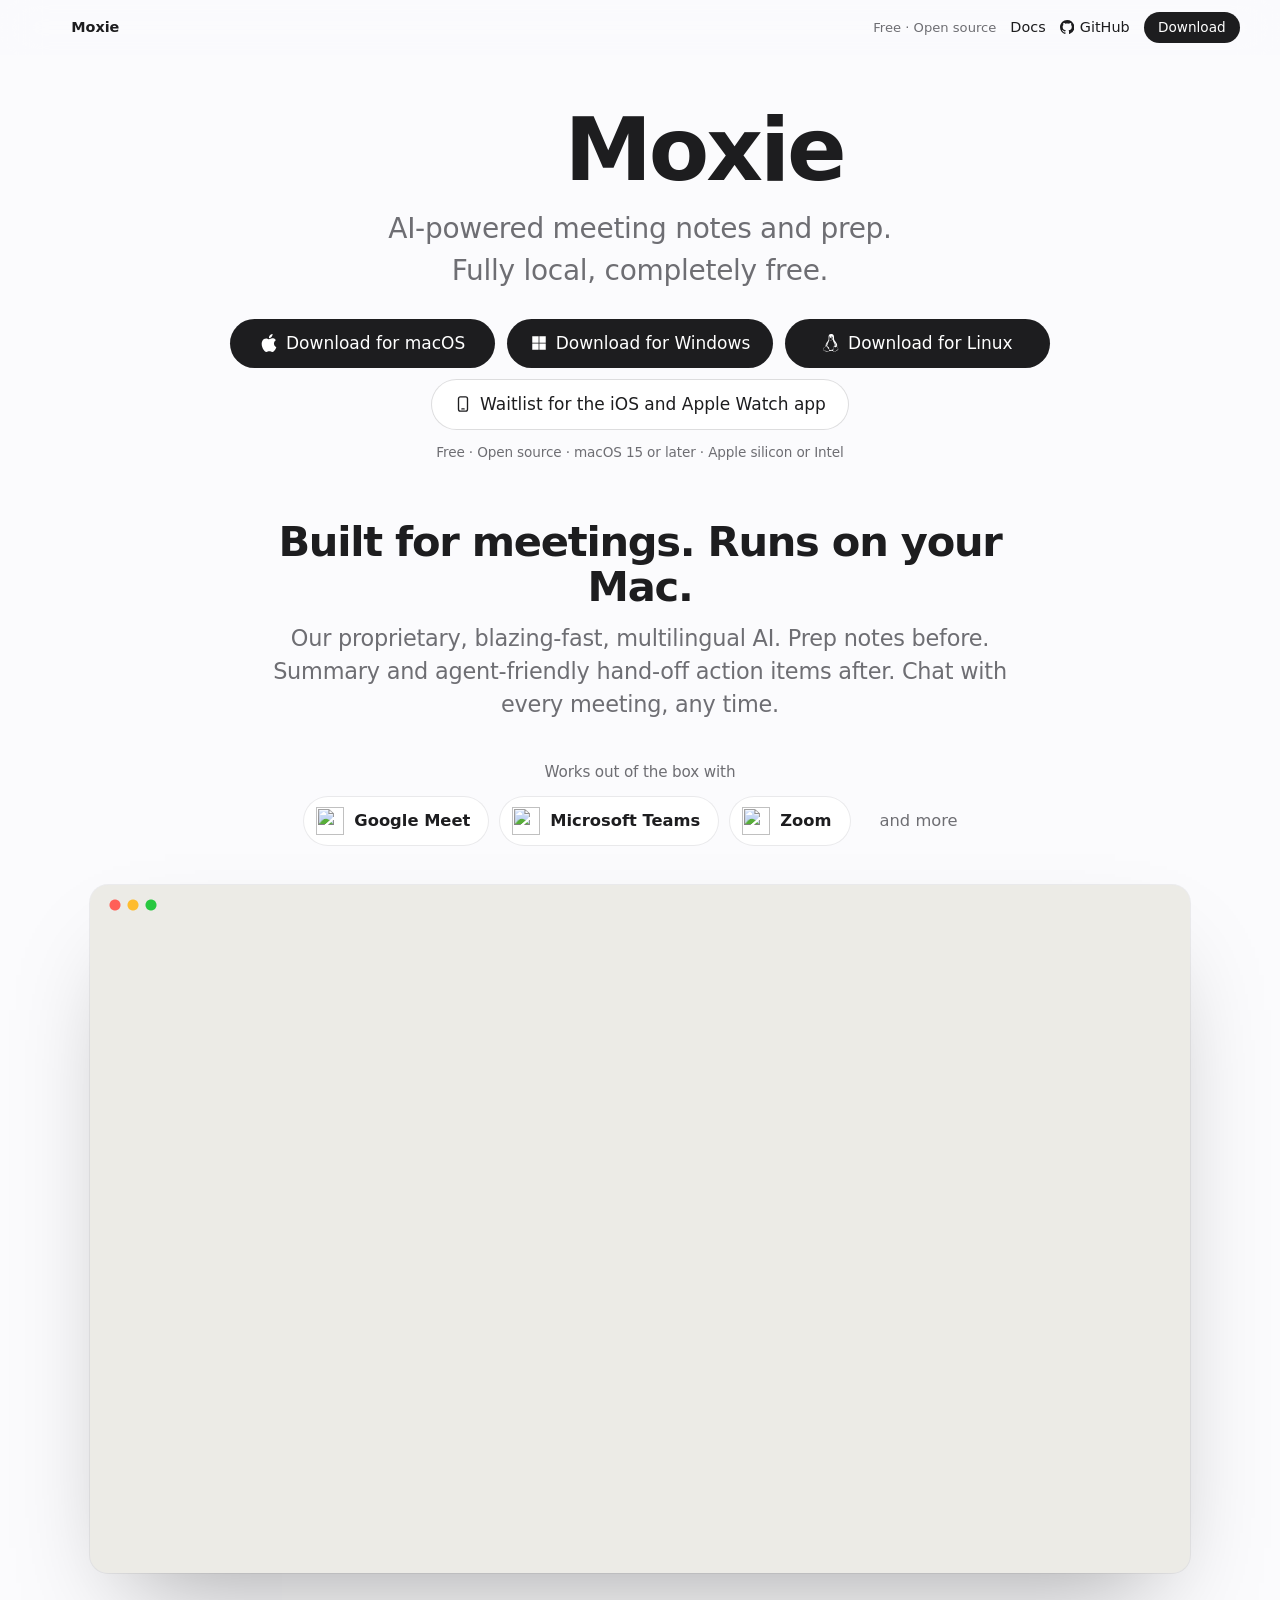
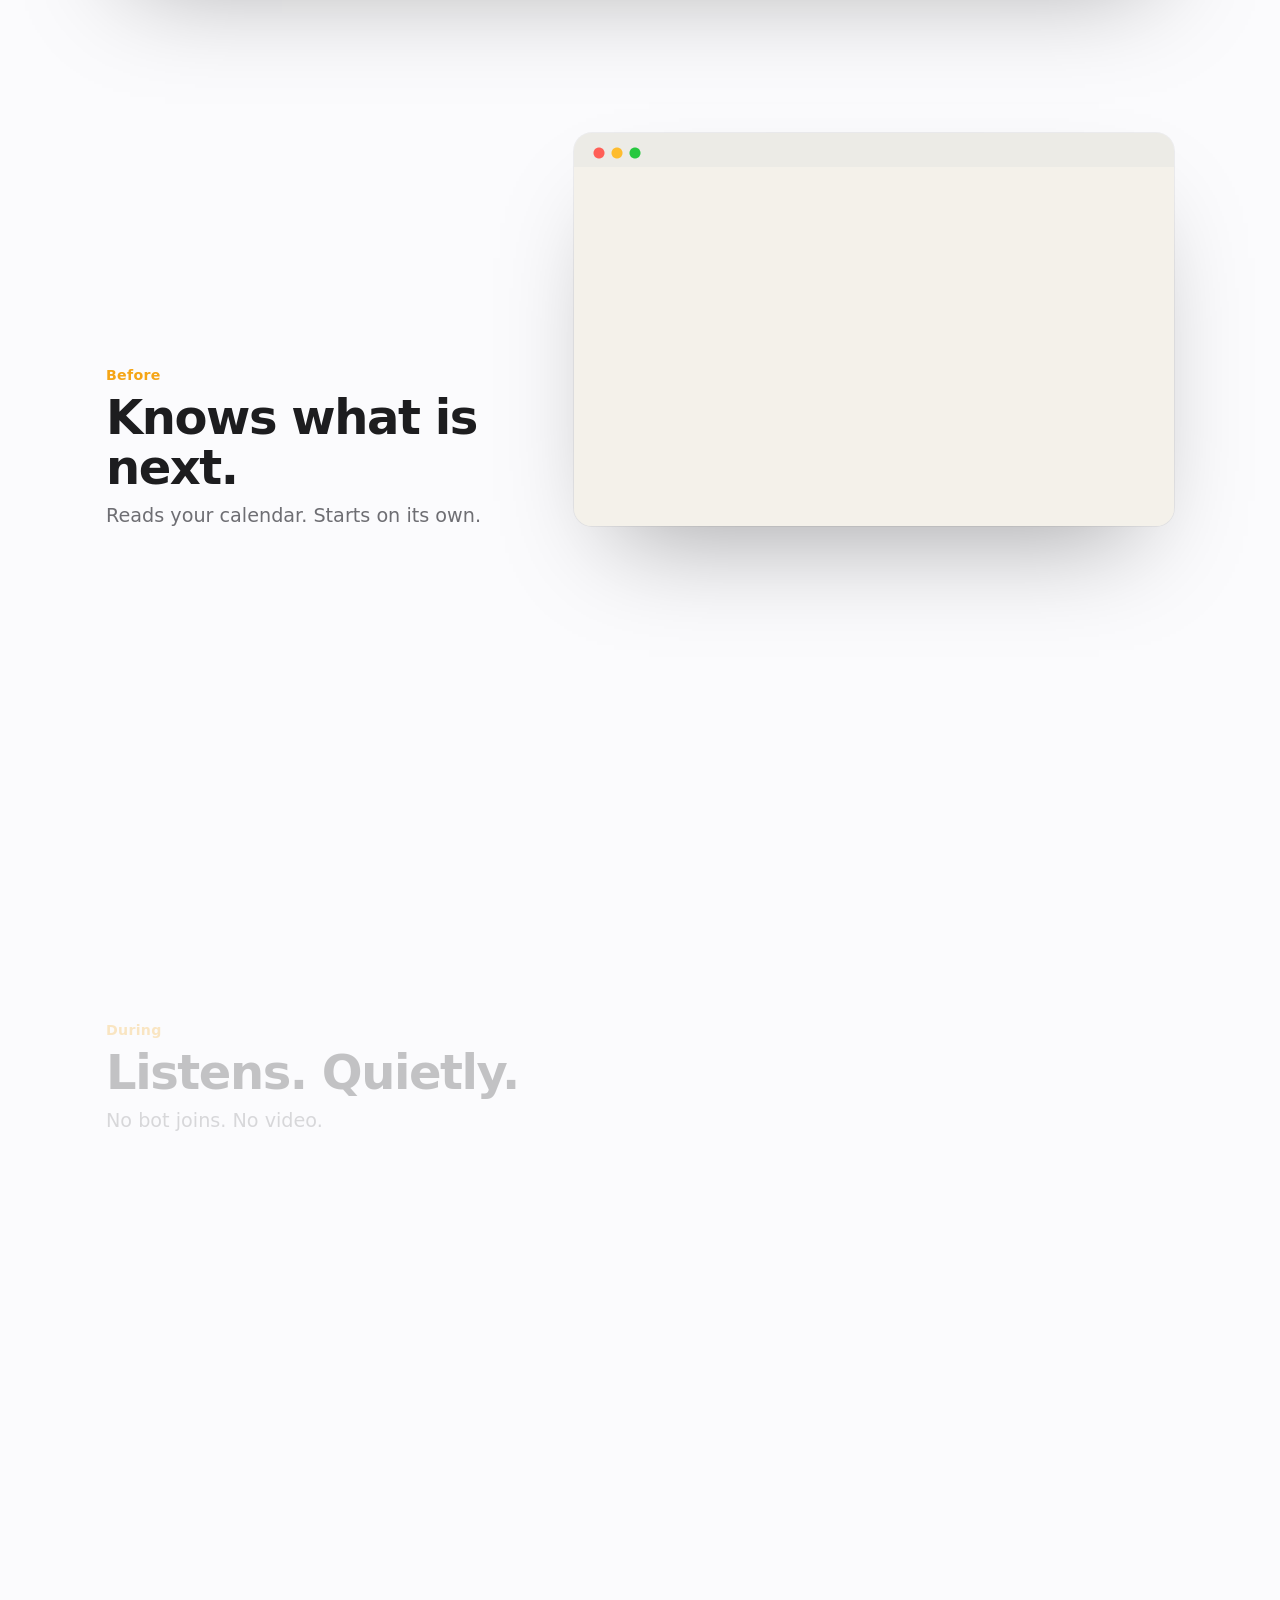
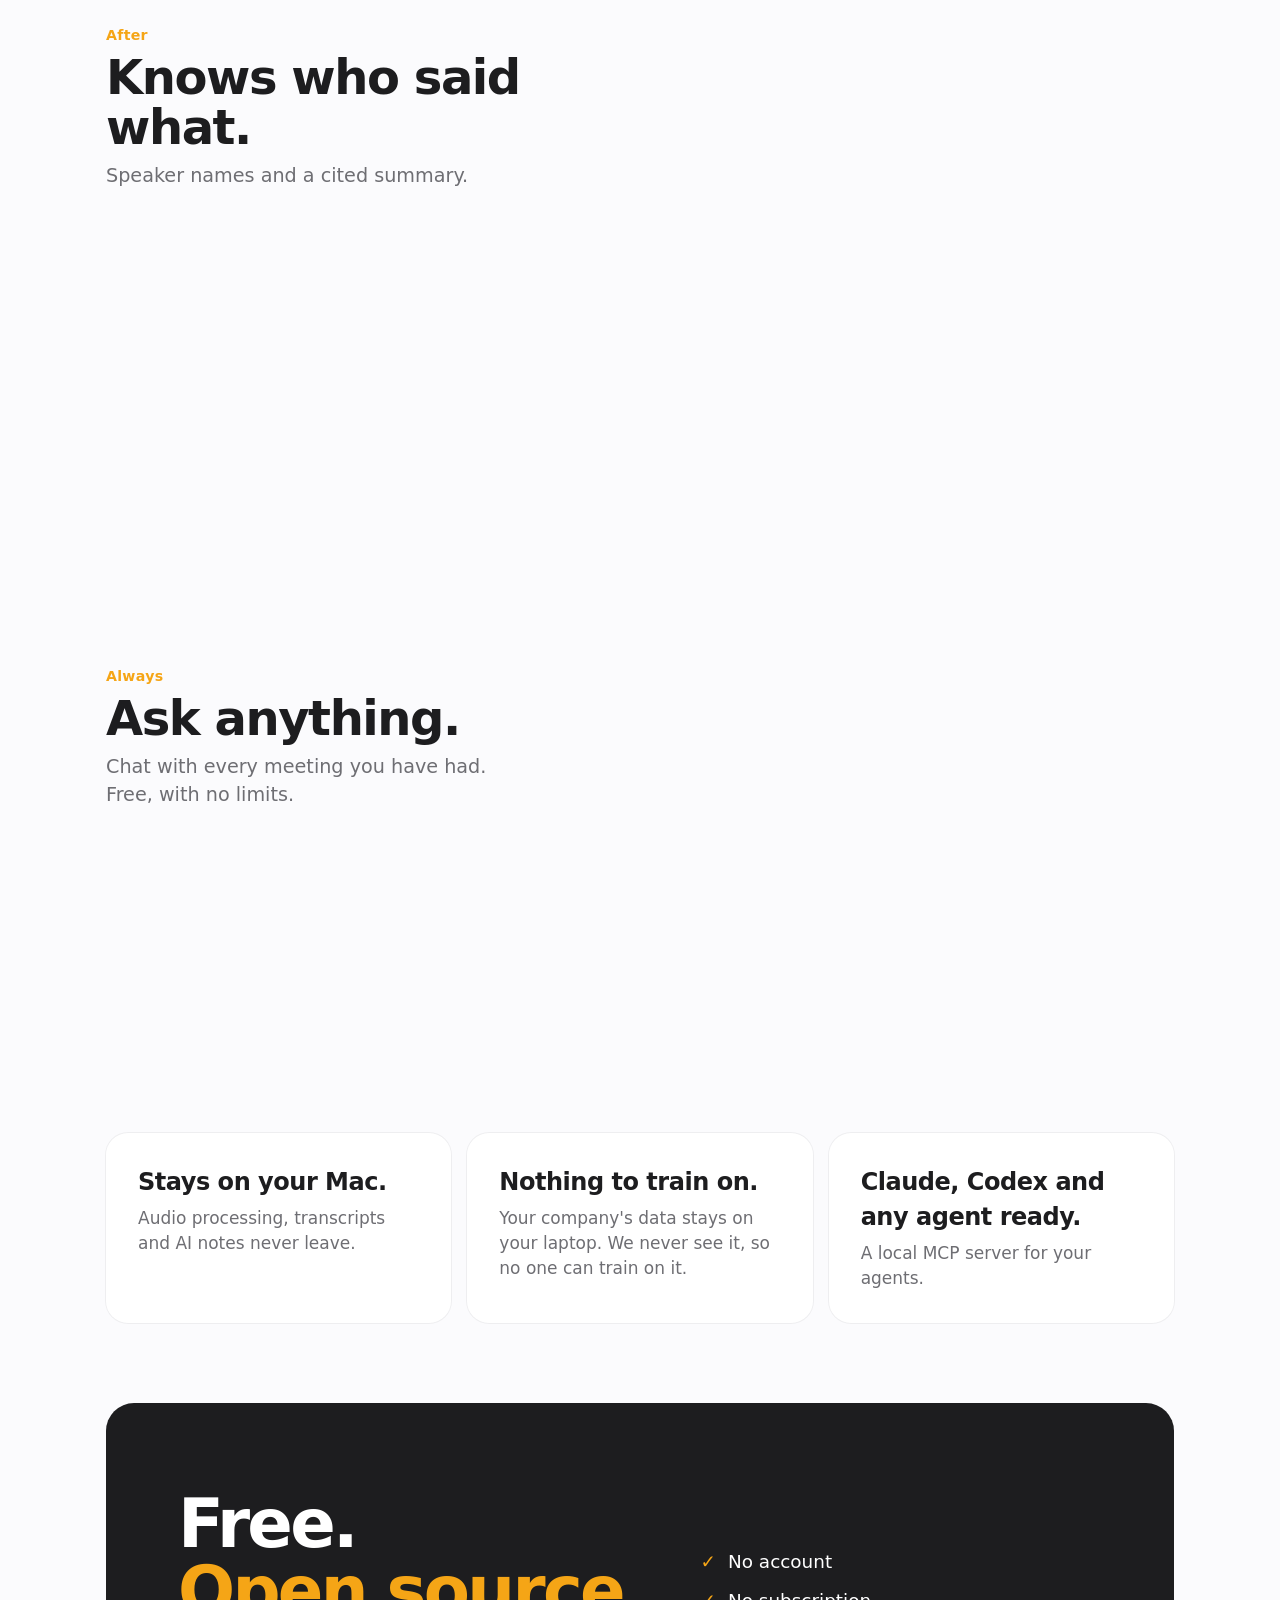
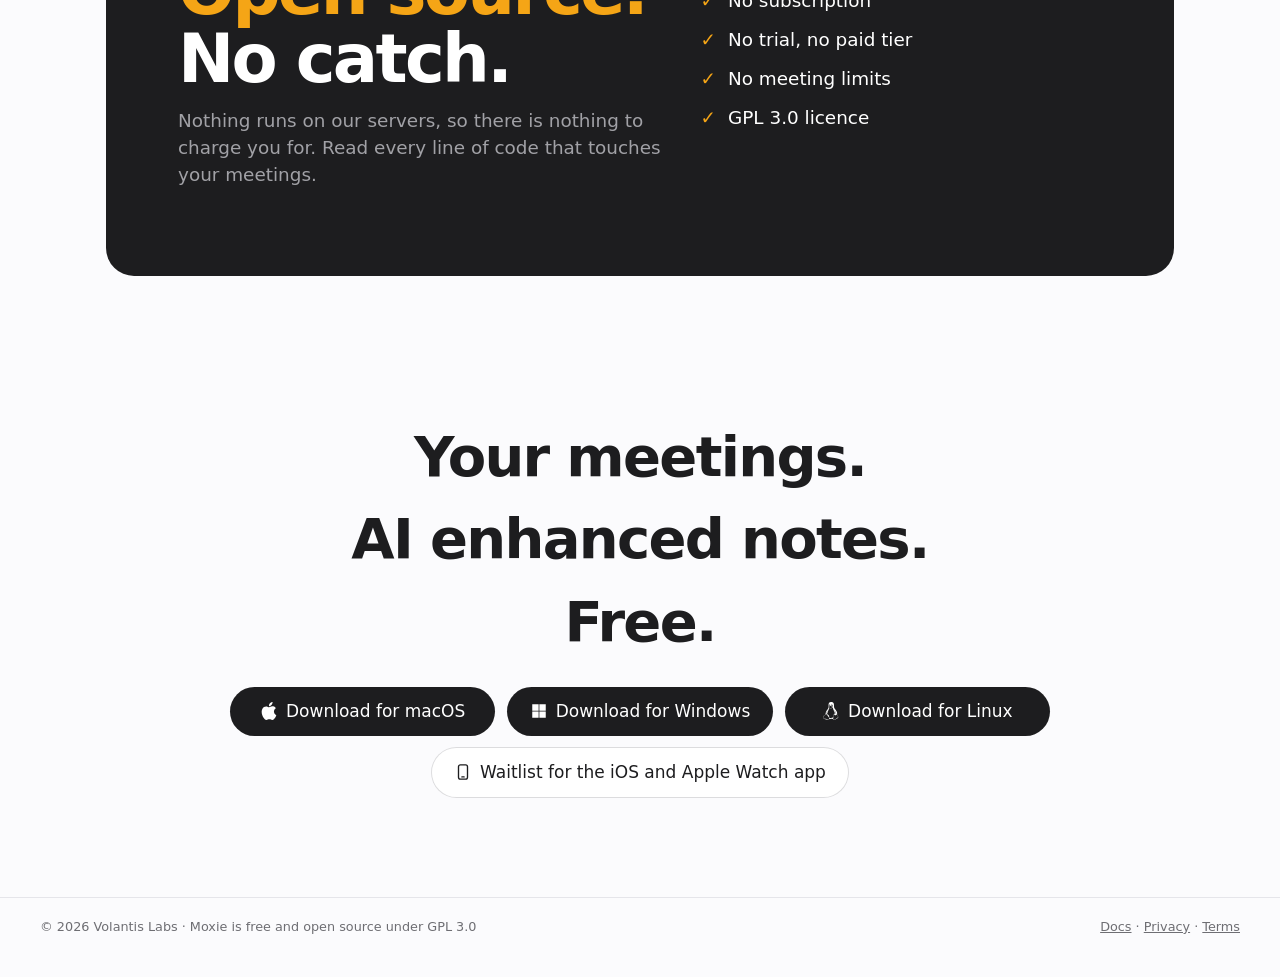
==== commit 5fe4f1bc: "Add the iOS and Apple Watch waitlist and Windows and Linux download buttons - Add a Worker route POS" ====
--- a/public/moxie/index.html
+++ b/public/moxie/index.html
@@ -59,7 +59,28 @@
 .badge i { width:7px; height:7px; border-radius:50%; background:var(--orange); }
 nav .right { display:flex; gap:14px; align-items:center; }
 nav .tag { color:var(--muted); font-size:.82rem; }
-.btn.gh { background:#fff; color:var(--ink) !important; box-shadow:0 0 0 1px rgba(0,0,0,.12); }
+button.btn { border:0; font:inherit; font-weight:500; cursor:pointer; }
+.btn.alt { background:#fff; color:var(--ink) !important; box-shadow:0 0 0 1px rgba(0,0,0,.12); }
+/* Download row: three buttons of equal width, then the waitlist button below. */
+.dl { display:grid; grid-template-columns:repeat(3,1fr); gap:12px; width:max-content; max-width:100%; margin:0 auto; }
+.dl .btn, .wl .btn, #wl-form .btn { justify-content:center; }
+.wl { margin-top:12px; }
+@media (max-width:720px){ .dl { grid-template-columns:1fr; width:min(100%,340px); } .wl .btn { width:min(100%,340px); } }
+dialog { margin:auto; border:0; border-radius:22px; padding:32px; width:min(440px,calc(100% - 32px)); color:var(--ink); background:#fff; box-shadow:0 40px 80px -30px rgba(0,0,0,.45); }
+dialog::backdrop { background:rgba(0,0,0,.35); backdrop-filter:blur(4px); -webkit-backdrop-filter:blur(4px); }
+dialog h2 { font-size:1.6rem; line-height:1.15; letter-spacing:-.02em; padding-right:32px; }
+dialog > p { color:var(--muted); margin:6px 0 20px; }
+.wl-close { position:absolute; top:14px; right:14px; }
+.wl-close button { border:0; background:var(--tile); color:var(--ink); width:32px; height:32px; border-radius:50%; font-size:1.2rem; line-height:1; cursor:pointer; }
+#wl-form { display:grid; gap:12px; }
+#wl-form label { font-size:.9rem; font-weight:500; }
+#wl-form input[type=email] { font:inherit; width:100%; padding:.7rem .9rem; border:1px solid #d2d2d7; border-radius:12px; }
+#wl-form .check { display:flex; gap:.55rem; align-items:flex-start; font-weight:400; color:var(--muted); }
+#wl-form .check input { margin-top:.3em; }
+#wl-form .check a { color:#06c; }
+#wl-captcha:empty { display:none; }
+.wl-msg { font-size:.9rem; color:var(--muted); }
+.wl-msg:empty { display:none; }
 .free { max-width:1100px; margin:0 auto 80px; padding:0 16px; }
 .free .panel { background:var(--ink); color:#fff; border-radius:28px; padding:clamp(40px,7vw,88px) clamp(24px,6vw,72px); display:grid; gap:32px; }
 @media (min-width:900px){ .free .panel { grid-template-columns:1.1fr .9fr; align-items:center; } }
@@ -81,7 +102,6 @@
 .sticky .layer video { width:100%; height:100%; object-fit:contain; object-position:center; display:block; background:#f4f1ea; }
 .sticky .layer video.portrait { object-fit:contain; object-position:center; background:#f4f2ec; }
 svg.gh { width:1em; height:1em; vertical-align:-0.15em; margin-right:.4em; flex:none; }
-a.btn svg.gh { width:18px; height:18px; margin-right:0; }
 nav a:has(svg.gh), footer a:has(svg.gh) { display:inline-flex; align-items:center; }
 .hero .ai { max-width:760px; margin:56px auto 0; }
 .hero .ai h2 { font-size:clamp(1.8rem,3.6vw,2.6rem); letter-spacing:-.03em; line-height:1.1; }
@@ -98,15 +118,19 @@
 </style>
 </head>
 <body>
-<svg width="0" height="0" style="position:absolute"><symbol id="gh" viewBox="0 0 16 16"><path fill="currentColor" d="M8 0C3.58 0 0 3.58 0 8c0 3.54 2.29 6.53 5.47 7.59.4.07.55-.17.55-.38 0-.19-.01-.82-.01-1.49-2.01.37-2.53-.49-2.69-.94-.09-.23-.48-.94-.82-1.13-.28-.15-.68-.52-.01-.53.63-.01 1.08.58 1.23.82.72 1.21 1.87.87 2.33.66.07-.52.28-.87.51-1.07-1.78-.2-3.64-.89-3.64-3.95 0-.87.31-1.59.82-2.15-.08-.2-.36-1.02.08-2.12 0 0 .67-.21 2.2.82.64-.18 1.32-.27 2-.27.68 0 1.36.09 2 .27 1.53-1.04 2.2-.82 2.2-.82.44 1.1.16 1.92.08 2.12.51.56.82 1.27.82 2.15 0 3.07-1.87 3.75-3.65 3.95.29.25.54.73.54 1.48 0 1.07-.01 1.93-.01 2.2 0 .21.15.46.55.38A8.013 8.013 0 0016 8c0-4.42-3.58-8-8-8z"/></symbol><symbol id="lap" viewBox="0 0 24 24" fill="none" stroke="currentColor" stroke-width="1.8" stroke-linecap="round"><rect x="4" y="5" width="16" height="11" rx="1.5"/><path d="M2 19h20"/></symbol></svg>
-<nav><b><img src="/img/cub-512.png" alt="">Moxie</b><span class="right"><span class="tag">Free · Open source</span><a href="/moxie/docs/">Docs</a><a href="https://github.com/volantis-labs/moxie" rel="noopener"><svg class="gh" aria-hidden="true"><use href="#gh"/></svg>GitHub</a><a class="btn sm" href="#">Download</a></span></nav>
+<svg width="0" height="0" style="position:absolute"><symbol id="gh" viewBox="0 0 16 16"><path fill="currentColor" d="M8 0C3.58 0 0 3.58 0 8c0 3.54 2.29 6.53 5.47 7.59.4.07.55-.17.55-.38 0-.19-.01-.82-.01-1.49-2.01.37-2.53-.49-2.69-.94-.09-.23-.48-.94-.82-1.13-.28-.15-.68-.52-.01-.53.63-.01 1.08.58 1.23.82.72 1.21 1.87.87 2.33.66.07-.52.28-.87.51-1.07-1.78-.2-3.64-.89-3.64-3.95 0-.87.31-1.59.82-2.15-.08-.2-.36-1.02.08-2.12 0 0 .67-.21 2.2.82.64-.18 1.32-.27 2-.27.68 0 1.36.09 2 .27 1.53-1.04 2.2-.82 2.2-.82.44 1.1.16 1.92.08 2.12.51.56.82 1.27.82 2.15 0 3.07-1.87 3.75-3.65 3.95.29.25.54.73.54 1.48 0 1.07-.01 1.93-.01 2.2 0 .21.15.46.55.38A8.013 8.013 0 0016 8c0-4.42-3.58-8-8-8z"/></symbol><symbol id="apple" viewBox="0 0 24 24"><path fill="currentColor" d="M12.152 6.896c-.948 0-2.415-1.078-3.96-1.04-2.04.027-3.91 1.183-4.961 3.014-2.117 3.675-.546 9.103 1.519 12.09 1.013 1.454 2.208 3.09 3.792 3.039 1.52-.065 2.09-.987 3.935-.987 1.831 0 2.35.987 3.96.948 1.637-.026 2.676-1.48 3.676-2.948 1.156-1.688 1.636-3.325 1.662-3.415-.039-.013-3.182-1.221-3.22-4.857-.026-3.04 2.48-4.494 2.597-4.559-1.429-2.09-3.623-2.324-4.39-2.376-2-.156-3.675 1.09-4.61 1.09zM15.53 3.83c.843-1.012 1.4-2.427 1.245-3.83-1.207.052-2.662.805-3.532 1.818-.78.896-1.454 2.338-1.273 3.714 1.338.104 2.715-.688 3.559-1.701"/></symbol><symbol id="windows" viewBox="0 0 24 24"><path fill="currentColor" d="M3 3h8.5v8.5H3zM12.5 3H21v8.5h-8.5zM3 12.5h8.5V21H3zM12.5 12.5H21V21h-8.5z"/></symbol><symbol id="linux" viewBox="0 0 24 24"><path fill="currentColor" d="M12.504 0c-.155 0-.315.008-.48.021-4.226.333-3.105 4.807-3.17 6.298-.076 1.092-.3 1.953-1.05 3.02-.885 1.051-2.127 2.75-2.716 4.521-.278.832-.41 1.684-.287 2.489a.424.424 0 00-.11.135c-.26.268-.45.6-.663.839-.199.199-.485.267-.797.4-.313.136-.658.269-.864.68-.09.189-.136.394-.132.602 0 .199.027.4.055.536.058.399.116.728.04.97-.249.68-.28 1.145-.106 1.484.174.334.535.47.94.601.81.2 1.91.135 2.774.6.926.466 1.866.67 2.616.47.526-.116.97-.464 1.208-.946.587-.003 1.23-.269 2.26-.334.699-.058 1.574.267 2.577.2.025.134.063.198.114.333l.003.003c.391.778 1.113 1.132 1.884 1.071.771-.06 1.592-.536 2.257-1.306.631-.765 1.683-1.084 2.378-1.503.348-.199.629-.469.649-.853.023-.4-.2-.811-.714-1.376v-.097l-.003-.003c-.17-.2-.25-.535-.338-.926-.085-.401-.182-.786-.492-1.046h-.003c-.059-.054-.123-.067-.188-.135a.357.357 0 00-.19-.064c.431-1.278.264-2.55-.173-3.694-.533-1.41-1.465-2.638-2.175-3.483-.796-1.005-1.576-1.957-1.56-3.368.026-2.152.236-6.133-3.544-6.139zm.529 3.405h.013c.213 0 .396.062.584.198.19.135.33.332.438.533.105.259.158.459.166.724 0-.02.006-.04.006-.06v.105a.086.086 0 01-.004-.021l-.004-.024a1.807 1.807 0 01-.15.706.953.953 0 01-.213.335.71.71 0 00-.088-.042c-.104-.045-.198-.064-.284-.133a1.312 1.312 0 00-.22-.066c.05-.06.146-.133.183-.198.053-.128.082-.264.088-.402v-.02a1.21 1.21 0 00-.061-.4c-.045-.134-.101-.2-.183-.333-.084-.066-.167-.132-.267-.132h-.016c-.093 0-.176.03-.262.132a.8.8 0 00-.205.334 1.18 1.18 0 00-.09.4v.019c.002.089.008.179.02.267-.193-.067-.438-.135-.607-.202a1.635 1.635 0 01-.018-.2v-.02a1.772 1.772 0 01.15-.768c.082-.22.232-.406.43-.533a.985.985 0 01.594-.2zm-2.962.059h.036c.142 0 .27.048.399.135.146.129.264.288.344.465.09.199.14.4.153.667v.004c.007.134.006.2-.002.266v.08c-.03.007-.056.018-.083.024-.152.055-.274.135-.393.2.012-.09.013-.18.003-.267v-.015c-.012-.133-.04-.2-.082-.333a.613.613 0 00-.166-.267.248.248 0 00-.183-.064h-.021c-.071.006-.13.04-.186.132a.552.552 0 00-.12.27.944.944 0 00-.023.33v.015c.012.135.037.2.08.334.046.134.098.2.166.268.01.009.02.018.034.024-.07.057-.117.07-.176.136a.304.304 0 01-.131.068 2.62 2.62 0 01-.275-.402 1.772 1.772 0 01-.155-.667 1.759 1.759 0 01.08-.668 1.43 1.43 0 01.283-.535c.128-.133.26-.2.418-.2zm1.37 1.706c.332 0 .733.065 1.216.399.293.2.523.269 1.052.468h.003c.255.136.405.266.478.399v-.131a.571.571 0 01.016.47c-.123.31-.516.643-1.063.842v.002c-.268.135-.501.333-.775.465-.276.135-.588.292-1.012.267a1.139 1.139 0 01-.448-.067 3.566 3.566 0 01-.322-.198c-.195-.135-.363-.332-.612-.465v-.005h-.005c-.4-.246-.616-.512-.686-.71-.07-.268-.005-.47.193-.6.224-.135.38-.271.483-.336.104-.074.143-.102.176-.131h.002v-.003c.169-.202.436-.47.839-.601.139-.036.294-.065.466-.065zm2.8 2.142c.358 1.417 1.196 3.475 1.735 4.473.286.534.855 1.659 1.102 3.024.156-.005.33.018.513.064.646-1.671-.546-3.467-1.089-3.966-.22-.2-.232-.335-.123-.335.59.534 1.365 1.572 1.646 2.757.13.535.16 1.104.021 1.67.067.028.135.06.205.067 1.032.534 1.413.938 1.23 1.537v-.043c-.06-.003-.12 0-.18 0h-.016c.151-.467-.182-.825-1.065-1.224-.915-.4-1.646-.336-1.77.465-.008.043-.013.066-.018.135-.068.023-.139.053-.209.064-.43.268-.662.669-.793 1.187-.13.533-.17 1.156-.205 1.869v.003c-.02.334-.17.838-.319 1.35-1.5 1.072-3.58 1.538-5.348.334a2.645 2.645 0 00-.402-.533 1.45 1.45 0 00-.275-.333c.182 0 .338-.03.465-.067a.615.615 0 00.314-.334c.108-.267 0-.697-.345-1.163-.345-.467-.931-.995-1.788-1.521-.63-.4-.986-.87-1.15-1.396-.165-.534-.143-1.085-.015-1.645.245-1.07.873-2.11 1.274-2.763.107-.065.037.135-.408.974-.396.751-1.14 2.497-.122 3.854a8.123 8.123 0 01.647-2.876c.564-1.278 1.743-3.504 1.836-5.268.048.036.217.135.289.202.218.133.38.333.59.465.21.201.477.335.876.335.039.003.075.006.11.006.412 0 .73-.134.997-.268.29-.134.52-.334.74-.4h.005c.467-.135.835-.402 1.044-.7zm2.185 8.958c.037.6.343 1.245.882 1.377.588.134 1.434-.333 1.791-.765l.211-.01c.315-.007.577.01.847.268l.003.003c.208.199.305.53.391.876.085.4.154.78.409 1.066.486.527.645.906.636 1.14l.003-.007v.018l-.003-.012c-.015.262-.185.396-.498.595-.63.401-1.746.712-2.457 1.57-.618.737-1.37 1.14-2.036 1.191-.664.053-1.237-.2-1.574-.898l-.005-.003c-.21-.4-.12-1.025.056-1.69.176-.668.428-1.344.463-1.897.037-.714.076-1.335.195-1.814.12-.465.308-.797.641-.984l.045-.022zm-10.814.049h.01c.053 0 .105.005.157.014.376.055.706.333 1.023.752l.91 1.664.003.003c.243.533.754 1.064 1.189 1.637.434.598.77 1.131.729 1.57v.006c-.057.744-.48 1.148-1.125 1.294-.645.135-1.52.002-2.395-.464-.968-.536-2.118-.469-2.857-.602-.369-.066-.61-.2-.723-.4-.11-.2-.113-.602.123-1.23v-.004l.002-.003c.117-.334.03-.752-.027-1.118-.055-.401-.083-.71.043-.94.16-.334.396-.4.69-.533.294-.135.64-.202.915-.47h.002v-.002c.256-.268.445-.601.668-.838.19-.201.38-.336.663-.336zm7.159-9.074c-.435.201-.945.535-1.488.535-.542 0-.97-.267-1.28-.466-.154-.134-.28-.268-.373-.335-.164-.134-.144-.333-.074-.333.109.016.129.134.199.2.096.066.215.2.36.333.292.2.68.467 1.167.467.485 0 1.053-.267 1.398-.466.195-.135.445-.334.648-.467.156-.136.149-.267.279-.267.128.016.034.134-.147.332a8.097 8.097 0 01-.69.468zm-1.082-1.583V5.64c-.006-.02.013-.042.029-.05.074-.043.18-.027.26.004.063 0 .16.067.15.135-.006.049-.085.066-.135.066-.055 0-.092-.043-.141-.068-.052-.018-.146-.008-.163-.065zm-.551 0c-.02.058-.113.049-.166.066-.047.025-.086.068-.14.068-.05 0-.13-.02-.136-.068-.01-.066.088-.133.15-.133.08-.031.184-.047.259-.005.019.009.036.03.03.05v.02h.003z"/></symbol><symbol id="phone" viewBox="0 0 24 24" fill="none" stroke="currentColor" stroke-width="1.8" stroke-linecap="round"><rect x="6" y="2.5" width="12" height="19" rx="2.5"/><path d="M10.5 18.5h3"/></symbol></svg>
+<nav><b><img src="/img/cub-512.png" alt="">Moxie</b><span class="right"><span class="tag">Free · Open source</span><a href="/moxie/docs/">Docs</a><a href="https://github.com/volantis-labs/moxie" rel="noopener"><svg class="gh" aria-hidden="true"><use href="#gh"/></svg>GitHub</a><a class="btn sm" href="#download">Download</a></span></nav>
 
 <section class="hero">
   <div class="title"><img src="/img/cub-512.png" alt=""><h1>Moxie</h1></div>
   <p>AI-powered meeting notes and prep.<br>Fully local, completely free.</p>
-  <a class="btn" href="#"><svg><use href="#lap"/></svg>Download for macOS</a>
-  <a class="btn gh" href="https://github.com/volantis-labs/moxie" rel="noopener"><svg class="gh" aria-hidden="true"><use href="#gh"/></svg>View on GitHub</a>
-  <p class="req">Free · Open source (GPL 3.0) · macOS 15 or later · Apple silicon or Intel · Windows coming later</p>
+  <div class="dl" id="download">
+    <a class="btn" href="#"><svg aria-hidden="true"><use href="#apple"/></svg>Download for macOS</a>
+    <a class="btn" href="#"><svg aria-hidden="true"><use href="#windows"/></svg>Download for Windows</a>
+    <a class="btn" href="#"><svg aria-hidden="true"><use href="#linux"/></svg>Download for Linux</a>
+  </div>
+  <div class="wl"><button class="btn alt" type="button" data-waitlist><svg aria-hidden="true"><use href="#phone"/></svg>Waitlist for the iOS and Apple Watch app</button></div>
+  <p class="req">Free · Open source · macOS 15 or later · Apple silicon or Intel</p>
   <div class="ai">
     <h2>Built for meetings. Runs on your Mac.</h2>
     <p>Our proprietary, blazing-fast, multilingual AI. Prep notes before. Summary and agent-friendly hand-off action items after. Chat with every meeting, any time.</p>
@@ -150,7 +174,6 @@
     <div>
       <h2>Free.<br><em>Open source.</em><br>No catch.</h2>
       <p>Nothing runs on our servers, so there is nothing to charge you for. Read every line of code that touches your meetings.</p>
-      <a class="btn" href="https://github.com/volantis-labs/moxie" rel="noopener"><svg class="gh" aria-hidden="true"><use href="#gh"/></svg>View on GitHub</a>
     </div>
     <ul>
       <li>No account</li>
@@ -162,9 +185,30 @@
   </div>
 </section>
 
-<section class="end reveal"><h2>Your meetings.<br>AI enhanced notes.<br>Free.</h2><a class="btn" href="#"><svg><use href="#lap"/></svg>Download for macOS</a> <a class="btn gh" href="https://github.com/volantis-labs/moxie" rel="noopener"><svg class="gh" aria-hidden="true"><use href="#gh"/></svg>View on GitHub</a></section>
-
-<footer><span>© 2026 Volantis Labs · Moxie is free and open source under GPL 3.0</span><span><a href="https://github.com/volantis-labs/moxie" rel="noopener"><svg class="gh" aria-hidden="true"><use href="#gh"/></svg>GitHub</a> · <a href="/moxie/docs/">Docs</a> · <a href="/moxie/privacy/">Privacy</a> · <a href="/moxie/terms/">Terms</a></span></footer>
+<section class="end reveal"><h2>Your meetings.<br>AI enhanced notes.<br>Free.</h2>
+  <div class="dl">
+    <a class="btn" href="#"><svg aria-hidden="true"><use href="#apple"/></svg>Download for macOS</a>
+    <a class="btn" href="#"><svg aria-hidden="true"><use href="#windows"/></svg>Download for Windows</a>
+    <a class="btn" href="#"><svg aria-hidden="true"><use href="#linux"/></svg>Download for Linux</a>
+  </div>
+  <div class="wl"><button class="btn alt" type="button" data-waitlist><svg aria-hidden="true"><use href="#phone"/></svg>Waitlist for the iOS and Apple Watch app</button></div>
+</section>
+
+<dialog id="waitlist" aria-labelledby="wl-title">
+  <form method="dialog" class="wl-close"><button aria-label="Close">×</button></form>
+  <h2 id="wl-title">Moxie for iOS and Apple Watch</h2>
+  <p>Join the waitlist. We will email you when the app is ready.</p>
+  <form id="wl-form">
+    <label for="wl-email">Email</label>
+    <input id="wl-email" name="email" type="email" autocomplete="email" maxlength="254" placeholder="you@example.com" required>
+    <label class="check"><input name="consent" type="checkbox" required><span>Email me when the iOS and Apple Watch app is ready. See the <a href="/moxie/privacy/#waitlist">privacy policy</a>.</span></label>
+    <div id="wl-captcha"></div>
+    <button class="btn" type="submit">Join the waitlist</button>
+    <p class="wl-msg" role="status" aria-live="polite"></p>
+  </form>
+</dialog>
+
+<footer><span>© 2026 Volantis Labs · Moxie is free and open source under GPL 3.0</span><span><a href="/moxie/docs/">Docs</a> · <a href="/moxie/privacy/">Privacy</a> · <a href="/moxie/terms/">Terms</a></span></footer>
 
 <script>
 // Sticky story: show the screenshot for the step in the middle of the screen.
@@ -187,6 +231,57 @@
 show(0);
 </script>
 <script>
+// iOS and Apple Watch waitlist: open the dialog, load Turnstile on first open, send the form to /api/waitlist.
+(() => {
+  // Cloudflare Turnstile site key. The widget allows only volantislabs.dev.
+  // On localhost, use the public test key that always passes (pair it with the test secret in .env).
+  const LOCAL = ['localhost', '127.0.0.1'].includes(location.hostname);
+  const SITE_KEY = LOCAL ? '1x00000000000000000000AA' : '0x4AAAAAAGNGyNyl2nX9SvWg';
+  const dlg = document.getElementById('waitlist');
+  const form = document.getElementById('wl-form');
+  const msg = form.querySelector('.wl-msg');
+  const submit = form.querySelector('[type=submit]');
+  let widget;
+  const loadTurnstile = () => new Promise((ok, fail) => {
+    if (window.turnstile) return ok();
+    const s = document.createElement('script');
+    s.src = 'https://challenges.cloudflare.com/turnstile/v0/api.js?render=explicit';
+    s.async = true; s.onload = ok; s.onerror = fail;
+    document.head.append(s);
+  });
+  document.querySelectorAll('[data-waitlist]').forEach((b) => b.addEventListener('click', async () => {
+    dlg.showModal();
+    try {
+      await loadTurnstile();
+      if (widget === undefined) widget = turnstile.render('#wl-captcha', { sitekey: SITE_KEY });
+    } catch {
+      msg.textContent = 'The verification check did not load. Reload the page and try again.';
+    }
+  }));
+  form.addEventListener('submit', async (e) => {
+    e.preventDefault();
+    const token = widget !== undefined ? turnstile.getResponse(widget) : '';
+    if (!token) { msg.textContent = 'Complete the verification check.'; return; }
+    submit.disabled = true;
+    msg.textContent = 'Sending…';
+    try {
+      const res = await fetch('/api/waitlist', {
+        method: 'POST',
+        headers: { 'Content-Type': 'application/json' },
+        body: JSON.stringify({ email: form.email.value, consent: form.consent.checked, token }),
+      });
+      const out = await res.json().catch(() => ({}));
+      if (res.ok) { form.reset(); msg.textContent = 'You are on the list. We will email you when the app is ready.'; }
+      else msg.textContent = out.error || 'Something went wrong. Try again.';
+    } catch {
+      msg.textContent = 'There is no connection. Try again.';
+    }
+    turnstile.reset(widget);
+    submit.disabled = false;
+  });
+})();
+</script>
+<script>
 // Start every looping video ourselves; retry when it comes into view or the tab returns.
 (() => {
   const vids = [...document.querySelectorAll('video[autoplay]')];
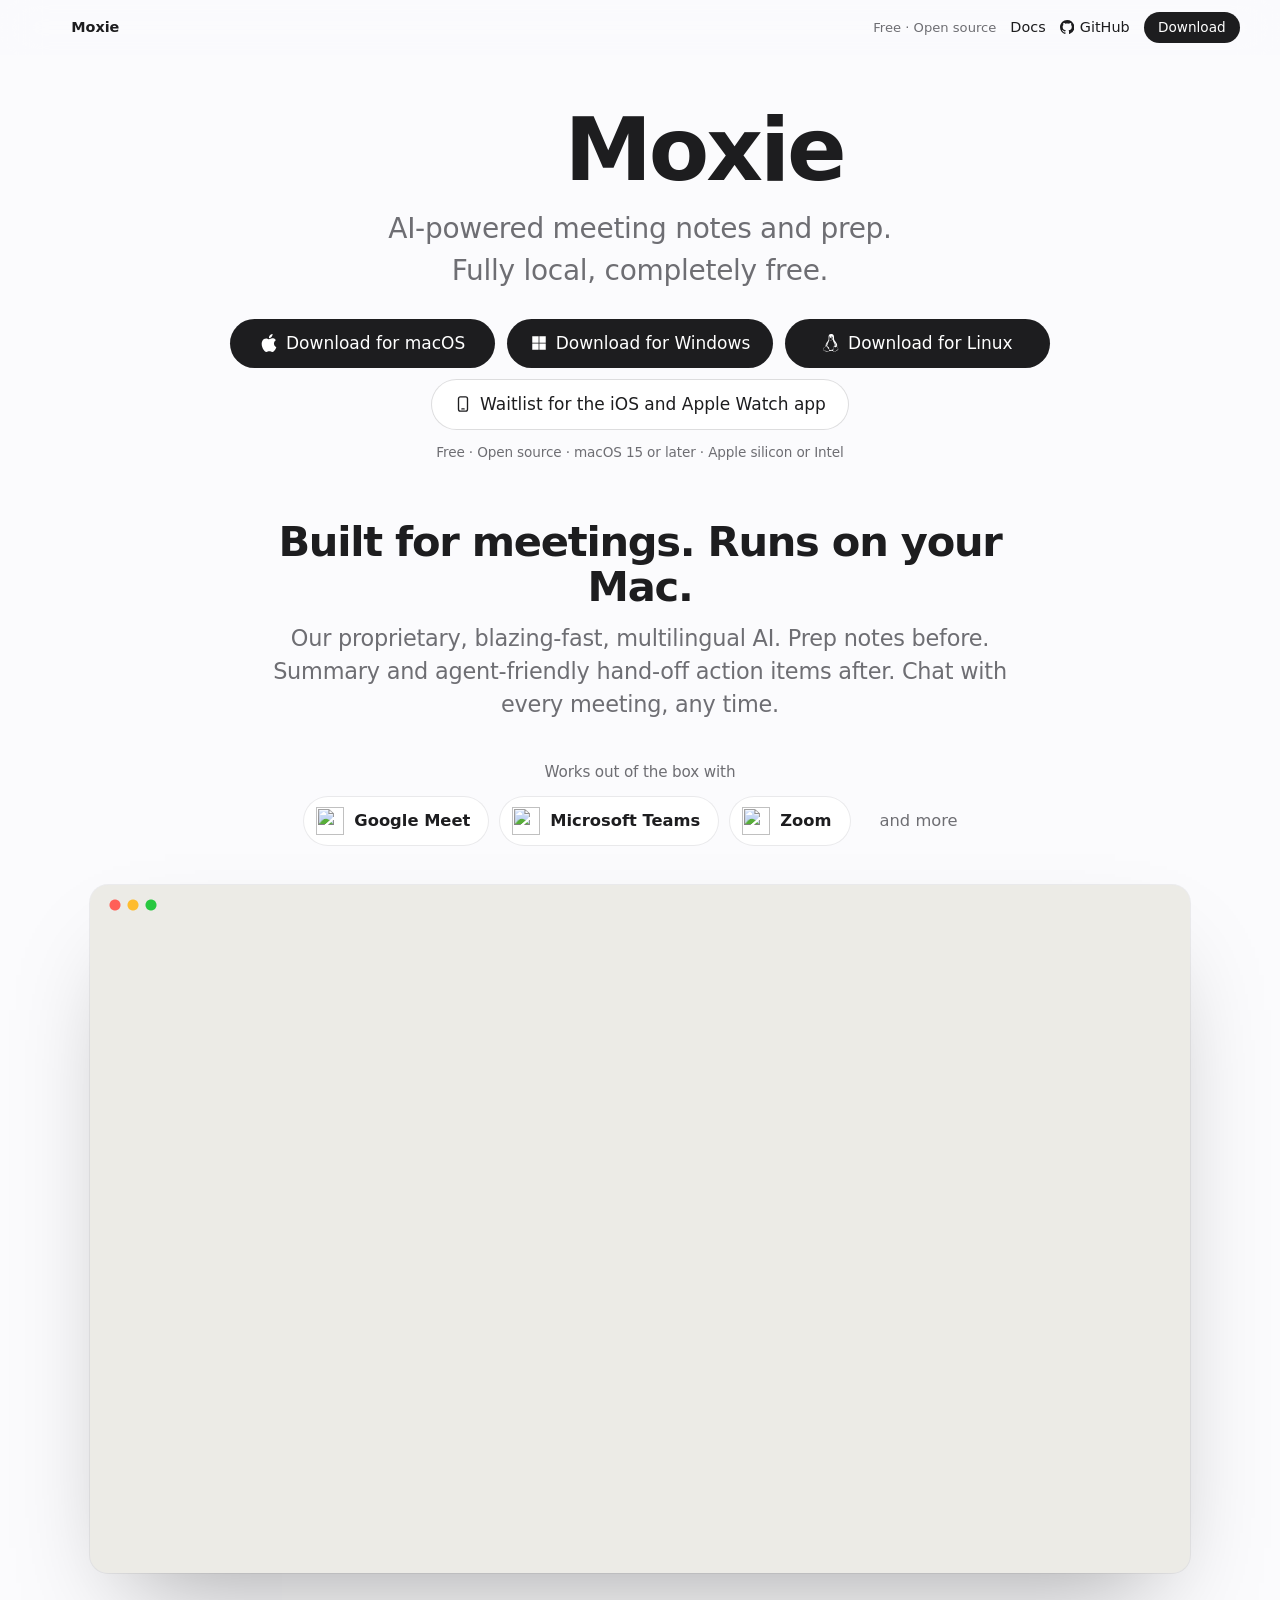
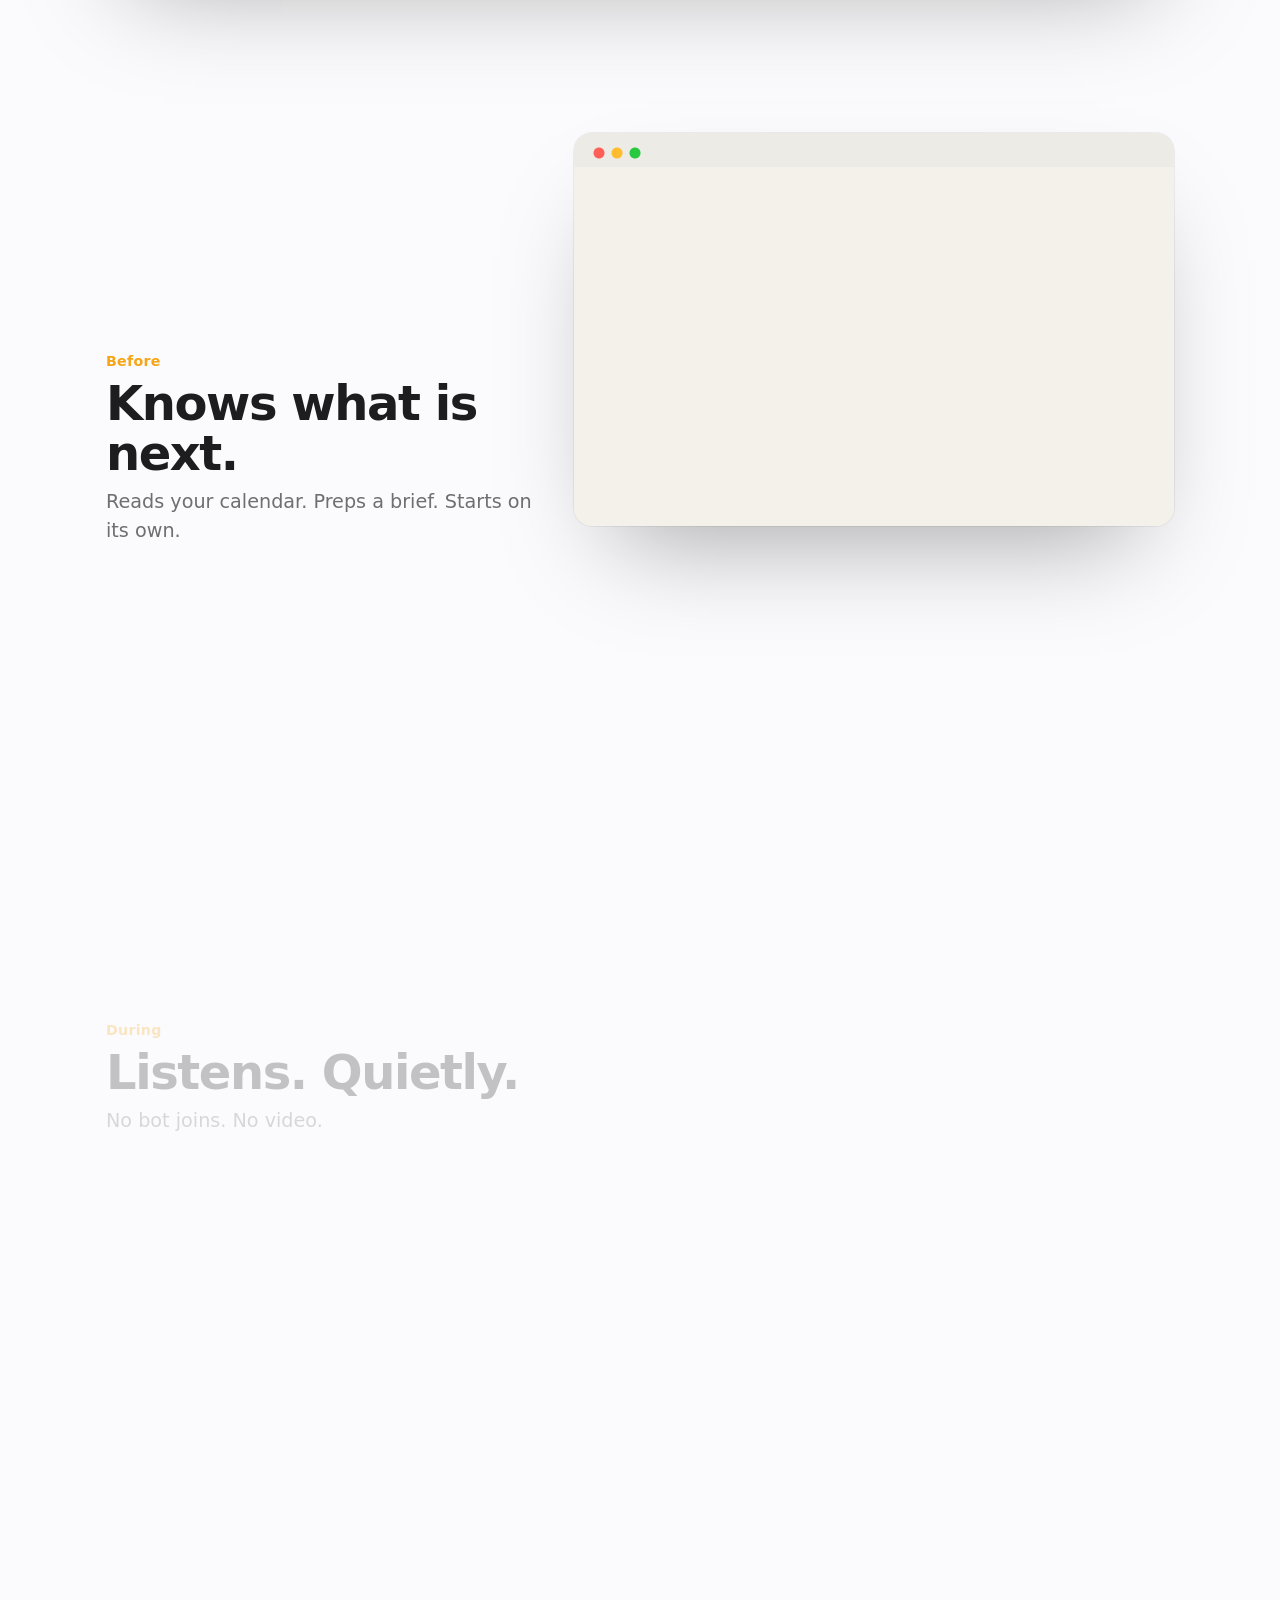
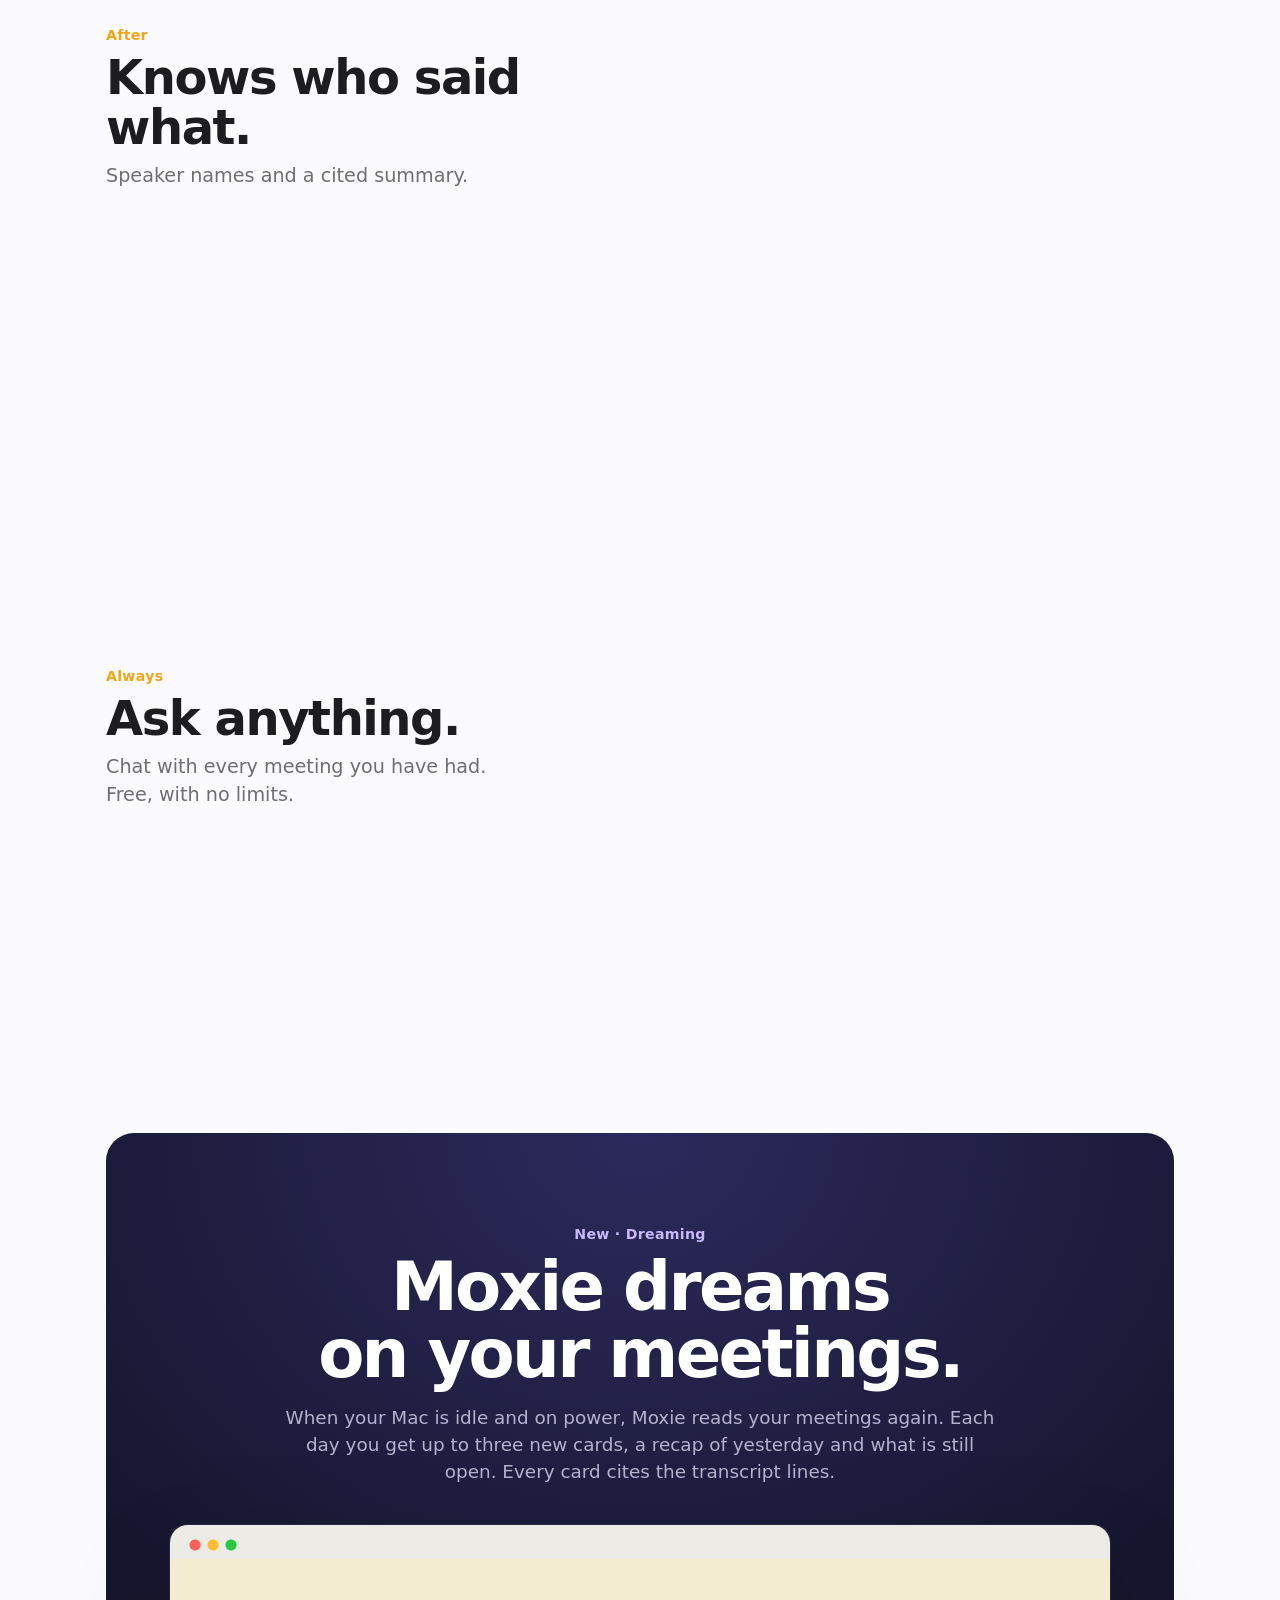
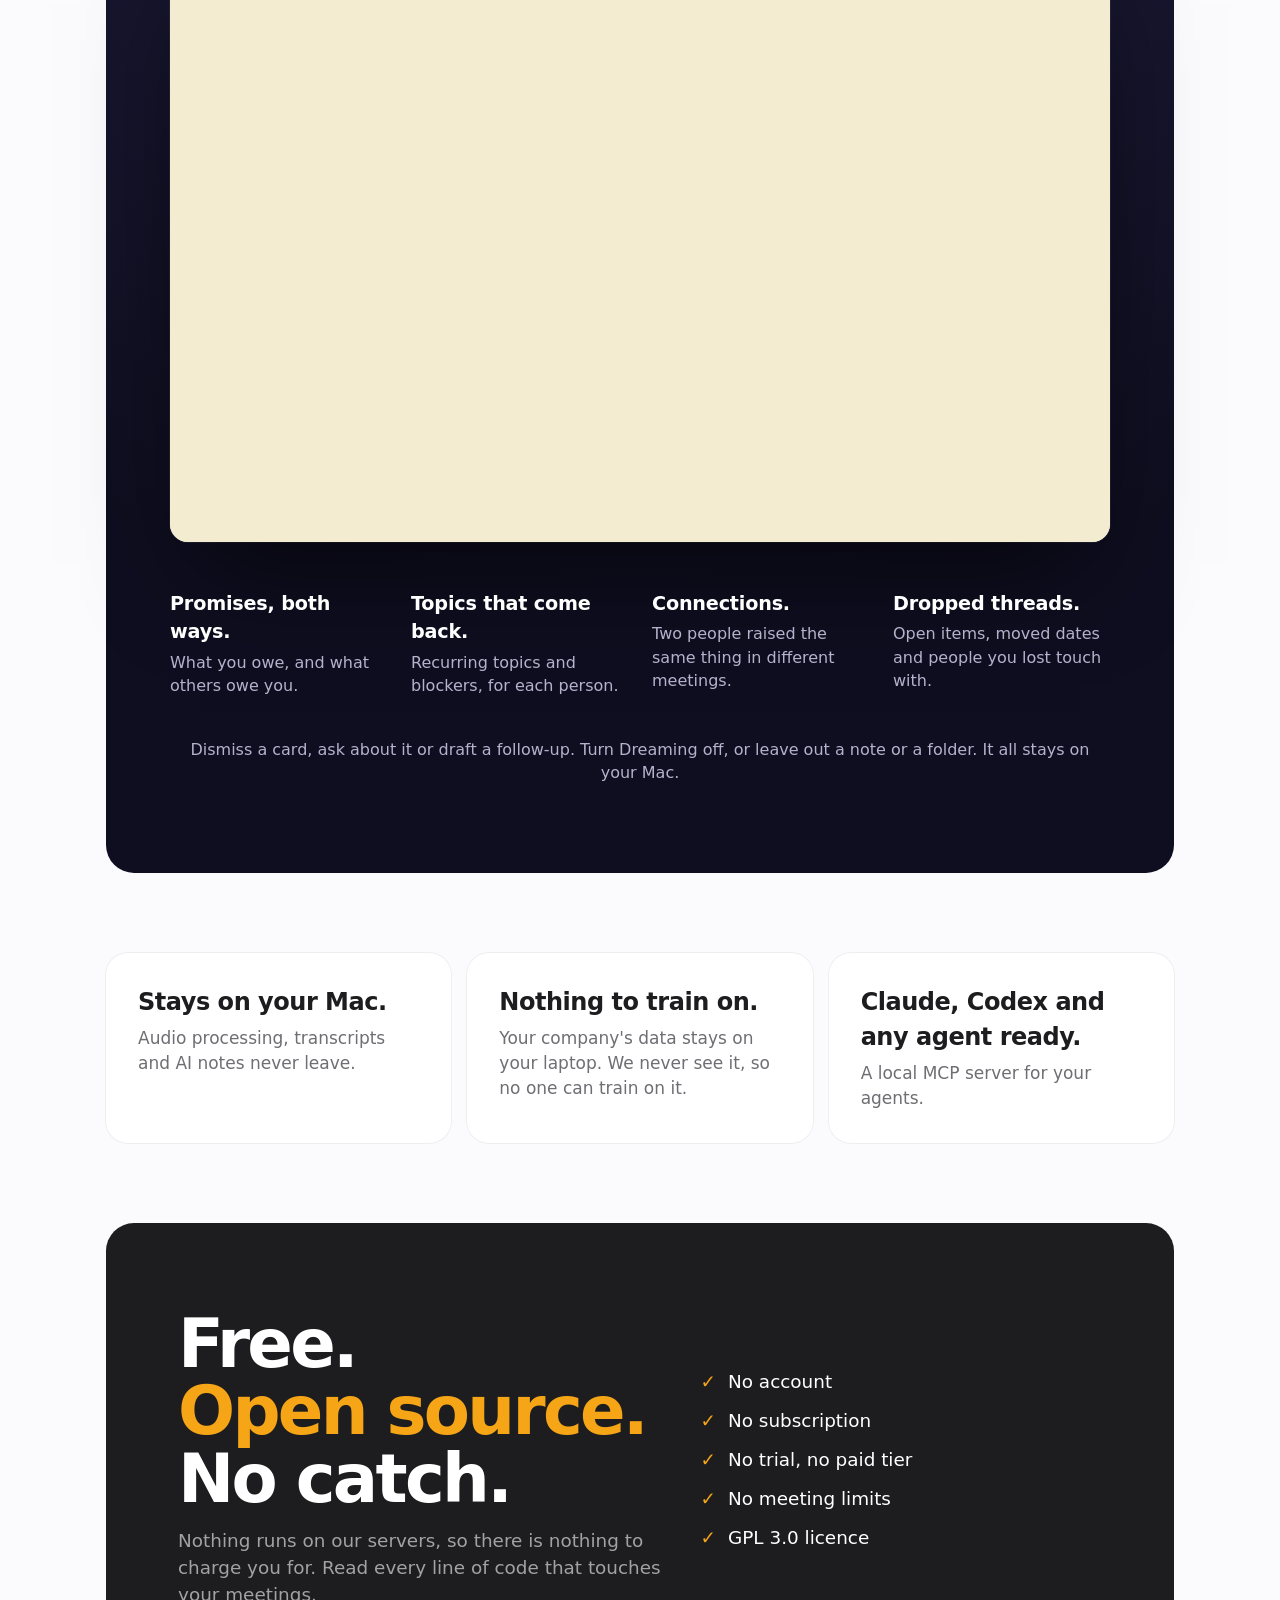
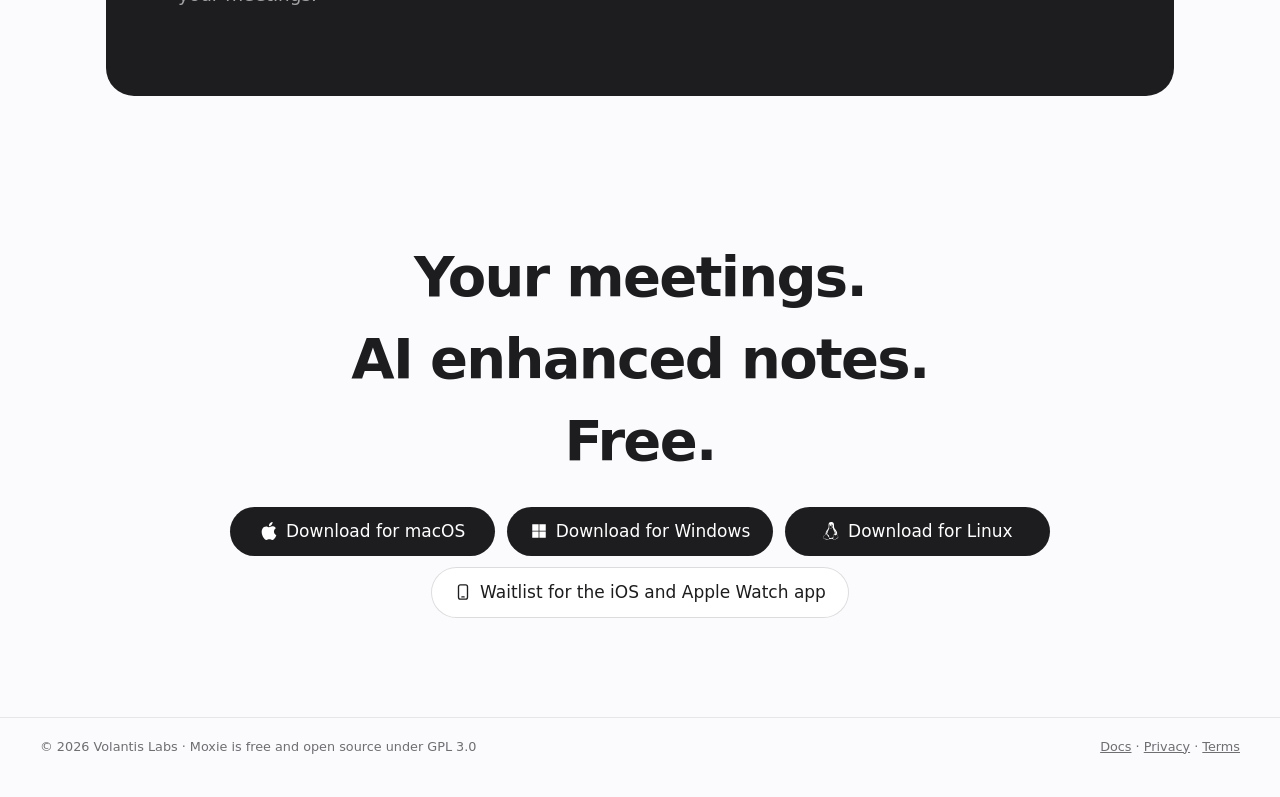
==== commit bc9b5926: "Update the Moxie page media and add a Dreaming section Record new screens and loops from the current" ====
--- a/public/moxie/index.html
+++ b/public/moxie/index.html
@@ -59,6 +59,7 @@
 .badge i { width:7px; height:7px; border-radius:50%; background:var(--orange); }
 nav .right { display:flex; gap:14px; align-items:center; }
 nav .tag { color:var(--muted); font-size:.82rem; }
+@media (max-width:600px){ nav .tag { display:none; } }
 button.btn { border:0; font:inherit; font-weight:500; cursor:pointer; }
 .btn.alt { background:#fff; color:var(--ink) !important; box-shadow:0 0 0 1px rgba(0,0,0,.12); }
 /* Download row: three buttons of equal width, then the waitlist button below. */
@@ -114,6 +115,21 @@
 .hero .works ul { list-style:none; padding:0; margin:0; display:flex; flex-wrap:wrap; justify-content:center; gap:12px; }
 .hero .works li { display:inline-flex; align-items:center; gap:10px; height:48px; padding:0 18px 0 12px; background:#fff; border-radius:999px; box-shadow:0 0 0 1px rgba(0,0,0,.07); font-weight:600; font-size:1.02rem; }
 .hero .works li img { width:28px; height:28px; object-fit:contain; flex:none; }
+/* Dreaming: a night panel with the Dreaming page loop and four points. */
+.dream { max-width:1100px; margin:0 auto 80px; padding:0 16px; }
+.dream .panel { background:radial-gradient(120% 80% at 50% 0%, #2c2a5c 0%, #17162f 55%, #0f0e20 100%); color:#fff; border-radius:28px; padding:clamp(40px,7vw,88px) clamp(20px,5vw,64px); }
+.dream .head { text-align:center; max-width:720px; margin:0 auto 40px; }
+.dream small { color:#c9b8ff; font-weight:600; letter-spacing:.02em; }
+.dream h2 { font-size:clamp(2.4rem,5.5vw,4.2rem); letter-spacing:-.04em; line-height:1; margin:8px 0 16px; }
+.dream .head p { color:#b4b2cc; font-size:1.15rem; }
+.dream .window { aspect-ratio:16/10.5; box-shadow:0 50px 100px -30px rgba(0,0,0,.7), 0 0 0 1px rgba(255,255,255,.08); }
+.dream .window > video { object-fit:contain; object-position:center; background:#f3ecd0; }
+.dream .points { list-style:none; padding:0; margin:48px 0 0; display:grid; gap:24px; }
+@media (min-width:600px){ .dream .points { grid-template-columns:repeat(2,1fr); } }
+@media (min-width:960px){ .dream .points { grid-template-columns:repeat(4,1fr); } }
+.dream .points h3 { font-size:1.2rem; letter-spacing:-.01em; }
+.dream .points p { color:#b4b2cc; margin-top:4px; font-size:1rem; }
+.dream .foot { color:#b4b2cc; text-align:center; margin-top:40px; font-size:1rem; }
 .hero .works li.more { padding:0 18px; background:transparent; box-shadow:none; color:var(--muted); font-weight:500; }
 </style>
 </head>
@@ -146,21 +162,39 @@
   </div>
 </section>
 
-<div class="stage"><div class="window grow img"><video src="/img/video/hero.mp4" poster="/img/video/hero-poster.webp" autoplay muted loop playsinline preload="auto" aria-label="Moxie turns rough meeting notes and the transcript into structured notes with citations"></video></div></div>
+<div class="stage"><div class="window grow img"><video src="/img/video/hero.mp4" poster="/img/video/hero-poster.webp" autoplay muted loop playsinline preload="auto" aria-label="A Moxie note changes from your rough notes to enhanced notes with citations, next to the transcript"></video></div></div>
 
 <section class="story">
   <div class="steps">
-    <div class="step" data-i="0"><small>Before</small><h2>Knows what is next.</h2><p>Reads your calendar. Starts on its own.</p></div>
+    <div class="step" data-i="0"><small>Before</small><h2>Knows what is next.</h2><p>Reads your calendar. Preps a brief. Starts on its own.</p></div>
     <div class="step" data-i="1"><small>During</small><h2>Listens. Quietly.</h2><p>No bot joins. No video.</p></div>
     <div class="step" data-i="2"><small>After</small><h2>Knows who said what.</h2><p>Speaker names and a cited summary.</p></div>
     <div class="step" data-i="3"><small>Always</small><h2>Ask anything.</h2><p>Chat with every meeting you have had. Free, with no limits.</p></div>
   </div>
   <div class="sticky"><div class="window">
-    <div class="layer on"><img src="/img/shots/home.webp" alt="Moxie Home with the next meeting and recent notes"></div>
-    <div class="layer"><img src="/img/shots/during-meeting.webp" alt="A video call with four people, with the Moxie capture window beside it showing the live transcript"></div>
-    <div class="layer"><video src="/img/video/cite.mp4" poster="/img/video/cite-poster.webp" autoplay muted loop playsinline aria-label="Clicking each citation in the summary highlights the matching line in the transcript"></video></div>
-    <div class="layer"><video src="/img/video/chat.mp4" poster="/img/video/chat-poster.webp" autoplay muted loop playsinline aria-label="Asking Moxie a question across notes and getting a cited answer"></video></div>
+    <div class="layer on"><img src="/img/shots/home.webp" alt="Moxie Home with the next meeting, a pre-meeting brief button and recent notes"></div>
+    <div class="layer"><video src="/img/video/during.mp4" poster="/img/video/during-poster.webp" autoplay muted loop playsinline aria-label="A video call with four people. The small Moxie recording control floats above it with the time, two sound meters and Stop"></video></div>
+    <div class="layer"><video src="/img/video/cite.mp4" poster="/img/video/cite-poster.webp" autoplay muted loop playsinline aria-label="Clicking each citation in the enhanced notes shows the quoted lines and highlights them in the transcript"></video></div>
+    <div class="layer"><video src="/img/video/chat.mp4" poster="/img/video/chat-poster.webp" autoplay muted loop playsinline aria-label="A saved chat: a question across meetings, a cited answer and the steps Moxie used"></video></div>
   </div></div>
+</section>
+
+<section class="dream" id="dreaming" aria-labelledby="dream-title">
+  <div class="panel">
+    <div class="head reveal">
+      <small>New · Dreaming</small>
+      <h2 id="dream-title">Moxie dreams<br>on your meetings.</h2>
+      <p>When your Mac is idle and on power, Moxie reads your meetings again. Each day you get up to three new cards, a recap of yesterday and what is still open. Every card cites the transcript lines.</p>
+    </div>
+    <div class="window grow img"><video src="/img/video/dreaming.mp4" poster="/img/video/dreaming-poster.webp" autoplay muted loop playsinline aria-label="The Dreaming page: a recap of yesterday, new cards for a recurring topic, a moved promise and a connection, and the Promises and Topics lists"></video></div>
+    <ul class="points">
+      <li class="reveal"><h3>Promises, both ways.</h3><p>What you owe, and what others owe you.</p></li>
+      <li class="reveal"><h3>Topics that come back.</h3><p>Recurring topics and blockers, for each person.</p></li>
+      <li class="reveal"><h3>Connections.</h3><p>Two people raised the same thing in different meetings.</p></li>
+      <li class="reveal"><h3>Dropped threads.</h3><p>Open items, moved dates and people you lost touch with.</p></li>
+    </ul>
+    <p class="foot">Dismiss a card, ask about it or draft a follow-up. Turn Dreaming off, or leave out a note or a folder. It all stays on your Mac.</p>
+  </div>
 </section>
 
 <section class="tiles">
